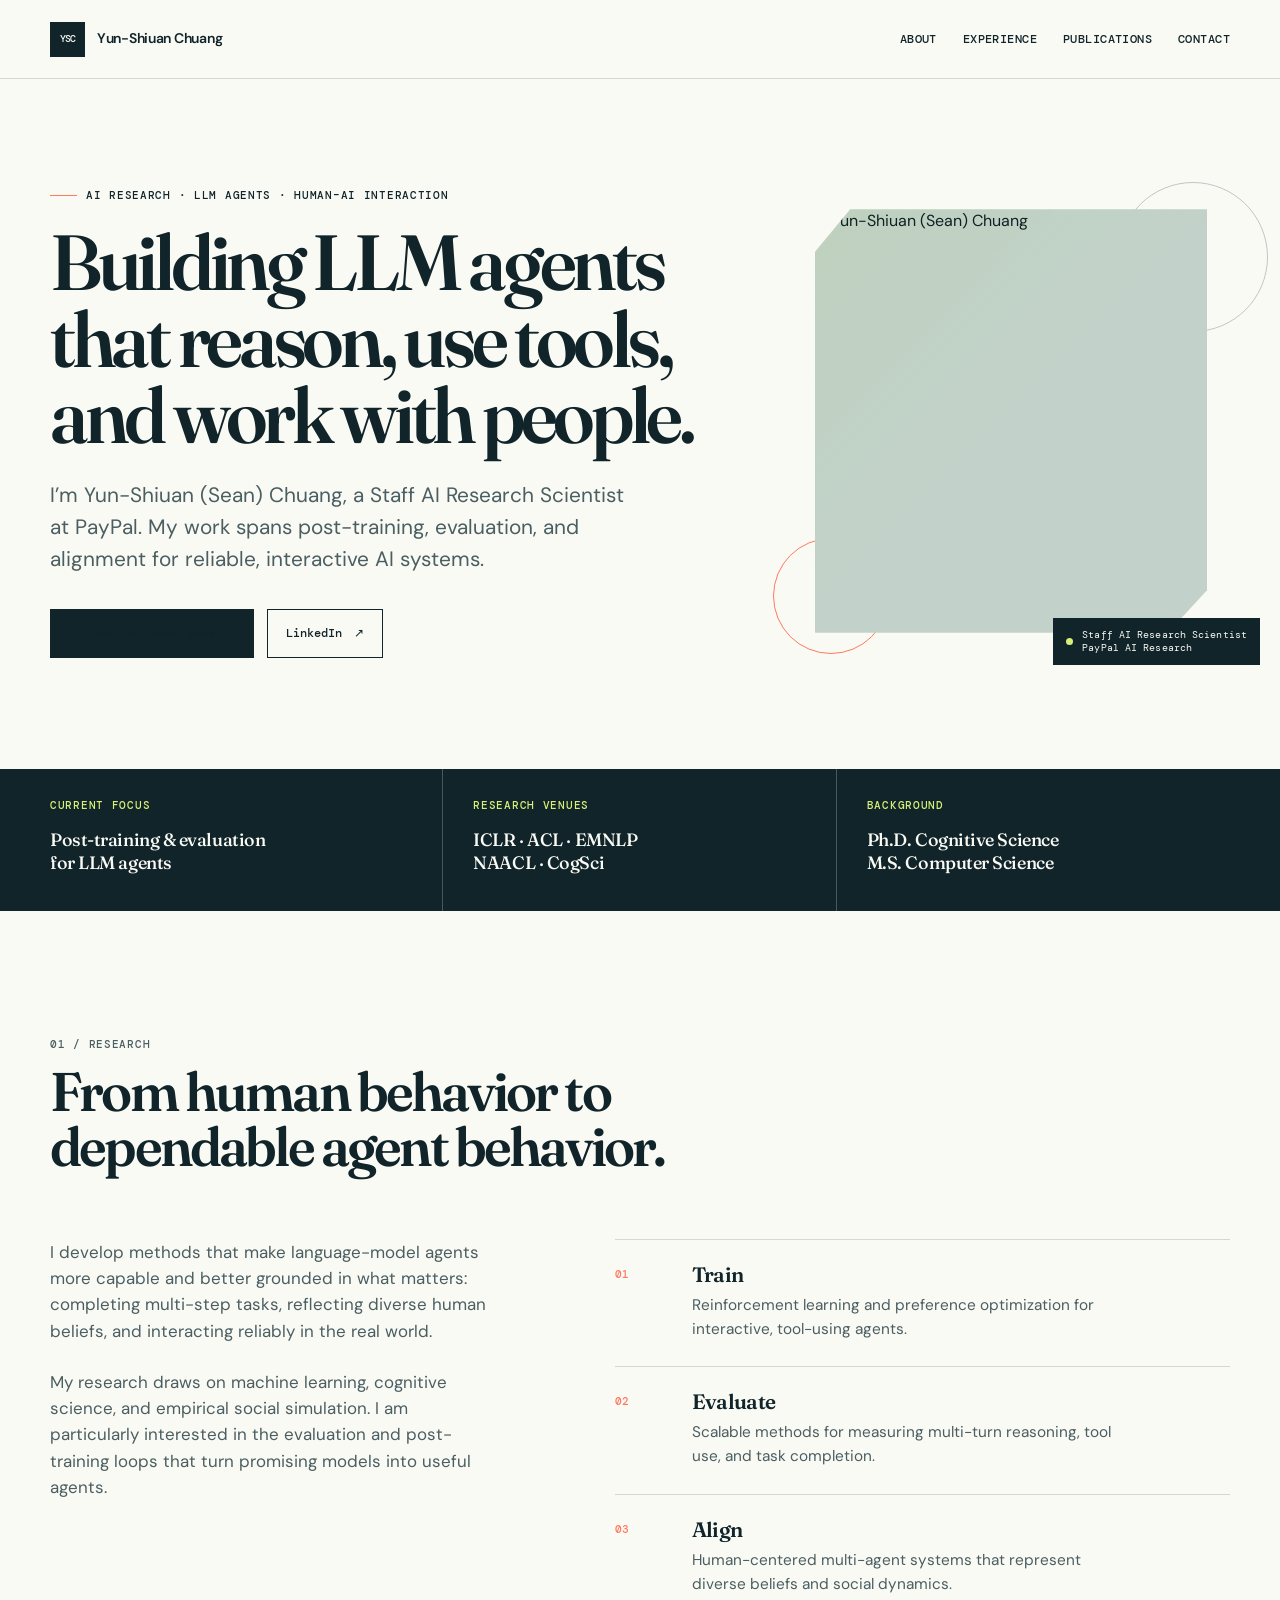
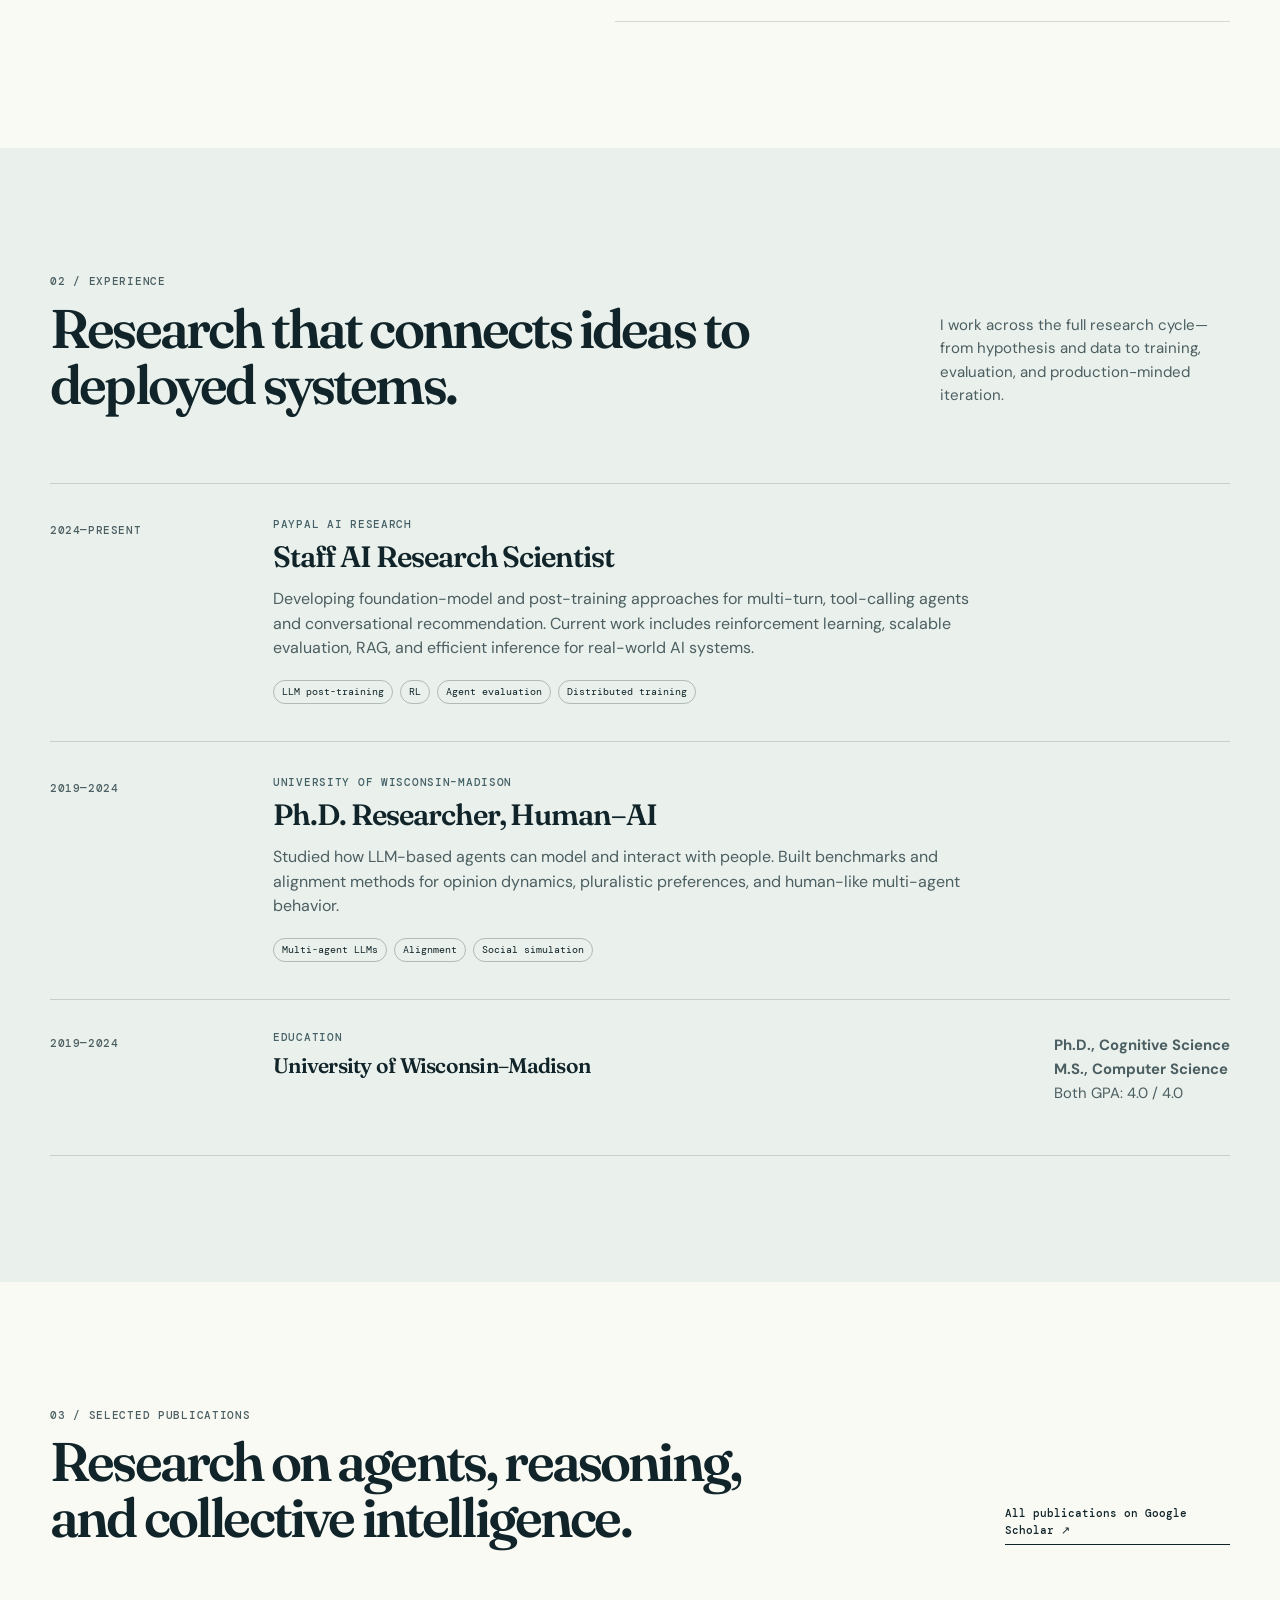
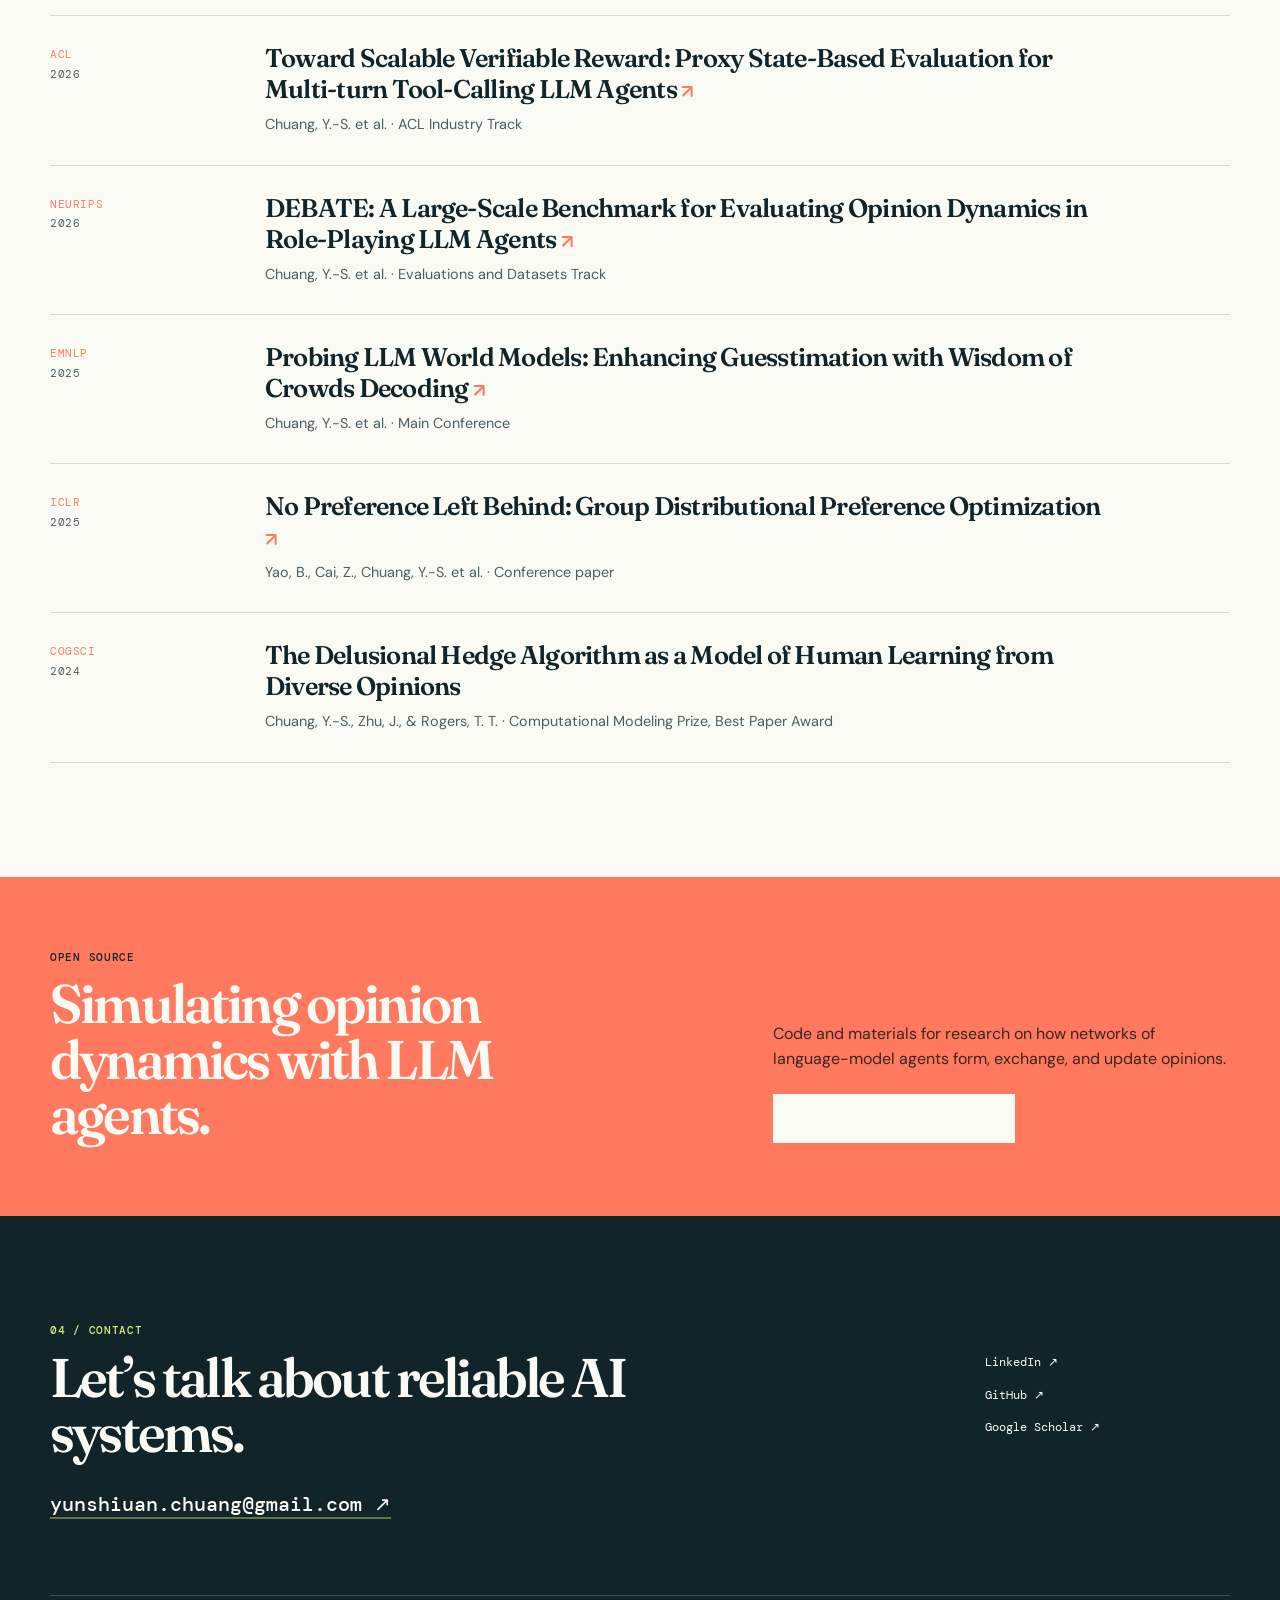
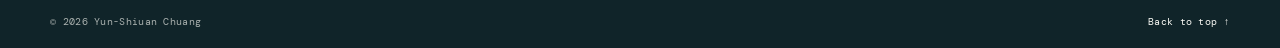
==== index.html @ 928049b4 "Refresh personal research website" ====
<!doctype html>
<html lang="en">
  <head>
    <meta charset="utf-8">
    <meta name="viewport" content="width=device-width, initial-scale=1">
    <meta name="description" content="Yun-Shiuan (Sean) Chuang is a Staff AI Research Scientist working on post-training, evaluation, and alignment for LLM agents.">
    <meta name="author" content="Yun-Shiuan (Sean) Chuang">
    <meta name="theme-color" content="#0a1517">
    <title>Yun-Shiuan (Sean) Chuang — AI Research Scientist</title>
    <link rel="preconnect" href="https://fonts.googleapis.com">
    <link rel="preconnect" href="https://fonts.gstatic.com" crossorigin>
    <link href="https://fonts.googleapis.com/css2?family=DM+Mono:wght@400;500&amp;family=DM+Sans:opsz,wght@9..40,400;9..40,500;9..40,600;9..40,700&amp;family=Fraunces:opsz,wght@9..144,600;9..144,700&amp;display=swap" rel="stylesheet">
    <link href="css/portfolio-2026.css" rel="stylesheet">
  </head>
  <body class="site-home">
    <a class="skip-link" href="#main-content">Skip to content</a>

    <header class="site-header">
      <nav class="site-nav content-width" aria-label="Primary navigation">
        <a class="wordmark" href="#top" aria-label="Yun-Shiuan Chuang, home">
          <span class="wordmark-mark">YSC</span>
          <span class="wordmark-name">Yun-Shiuan Chuang</span>
        </a>
        <div class="nav-links">
          <a href="#about">About</a>
          <a href="#experience">Experience</a>
          <a href="#publications">Publications</a>
          <a href="#contact">Contact</a>
        </div>
      </nav>
    </header>

    <main id="main-content">
      <section class="hero content-width" id="top" aria-labelledby="hero-title">
        <div class="hero-copy">
          <p class="eyebrow"><span></span> AI research · LLM agents · human–AI interaction</p>
          <h1 id="hero-title">Building LLM agents that reason, use tools, and work with people.</h1>
          <p class="hero-intro">I’m Yun-Shiuan (Sean) Chuang, a Staff AI Research Scientist at PayPal. My work spans post-training, evaluation, and alignment for reliable, interactive AI systems.</p>
          <div class="hero-actions">
            <a class="button button-primary" href="#publications">Explore selected work <span aria-hidden="true">↓</span></a>
            <a class="button button-quiet" href="https://www.linkedin.com/in/yunshiuanchuang/" target="_blank" rel="noopener noreferrer">LinkedIn <span aria-hidden="true">↗</span></a>
          </div>
        </div>
        <div class="hero-portrait-wrap">
          <div class="portrait-orbit orbit-one" aria-hidden="true"></div>
          <div class="portrait-orbit orbit-two" aria-hidden="true"></div>
          <div class="portrait-frame">
            <img src="img/about/me.png" alt="Yun-Shiuan (Sean) Chuang">
          </div>
          <div class="portrait-note">
            <span class="note-dot" aria-hidden="true"></span>
            <span>Staff AI Research Scientist<br>PayPal AI Research</span>
          </div>
        </div>
      </section>

      <section class="signal-band" aria-label="Research highlights">
        <div class="content-width signal-grid">
          <div><span class="signal-label">Current focus</span><strong>Post-training &amp; evaluation<br>for LLM agents</strong></div>
          <div><span class="signal-label">Research venues</span><strong>ICLR · ACL · EMNLP<br>NAACL · CogSci</strong></div>
          <div><span class="signal-label">Background</span><strong>Ph.D. Cognitive Science<br>M.S. Computer Science</strong></div>
        </div>
      </section>

      <section class="section content-width about-section" id="about" aria-labelledby="about-title">
        <div class="section-heading">
          <p class="section-kicker">01 / Research</p>
          <h2 id="about-title">From human behavior to dependable agent behavior.</h2>
        </div>
        <div class="about-layout">
          <div class="about-copy">
            <p>I develop methods that make language-model agents more capable and better grounded in what matters: completing multi-step tasks, reflecting diverse human beliefs, and interacting reliably in the real world.</p>
            <p>My research draws on machine learning, cognitive science, and empirical social simulation. I am particularly interested in the evaluation and post-training loops that turn promising models into useful agents.</p>
          </div>
          <ol class="research-list">
            <li>
              <span class="list-index">01</span>
              <div><h3>Train</h3><p>Reinforcement learning and preference optimization for interactive, tool-using agents.</p></div>
            </li>
            <li>
              <span class="list-index">02</span>
              <div><h3>Evaluate</h3><p>Scalable methods for measuring multi-turn reasoning, tool use, and task completion.</p></div>
            </li>
            <li>
              <span class="list-index">03</span>
              <div><h3>Align</h3><p>Human-centered multi-agent systems that represent diverse beliefs and social dynamics.</p></div>
            </li>
          </ol>
        </div>
      </section>

      <section class="section section-tint" id="experience" aria-labelledby="experience-title">
        <div class="content-width">
          <div class="section-heading heading-inline">
            <div>
              <p class="section-kicker">02 / Experience</p>
              <h2 id="experience-title">Research that connects ideas to deployed systems.</h2>
            </div>
            <p class="heading-aside">I work across the full research cycle—from hypothesis and data to training, evaluation, and production-minded iteration.</p>
          </div>

          <div class="timeline">
            <article class="timeline-entry">
              <div class="timeline-date">2024—present</div>
              <div class="timeline-role">
                <p class="role-label">PayPal AI Research</p>
                <h3>Staff AI Research Scientist</h3>
                <p>Developing foundation-model and post-training approaches for multi-turn, tool-calling agents and conversational recommendation. Current work includes reinforcement learning, scalable evaluation, RAG, and efficient inference for real-world AI systems.</p>
                <div class="tag-row" aria-label="Skills used"><span>LLM post-training</span><span>RL</span><span>Agent evaluation</span><span>Distributed training</span></div>
              </div>
            </article>
            <article class="timeline-entry">
              <div class="timeline-date">2019—2024</div>
              <div class="timeline-role">
                <p class="role-label">University of Wisconsin–Madison</p>
                <h3>Ph.D. Researcher, Human–AI</h3>
                <p>Studied how LLM-based agents can model and interact with people. Built benchmarks and alignment methods for opinion dynamics, pluralistic preferences, and human-like multi-agent behavior.</p>
                <div class="tag-row" aria-label="Skills used"><span>Multi-agent LLMs</span><span>Alignment</span><span>Social simulation</span></div>
              </div>
            </article>
            <article class="timeline-entry timeline-entry-compact">
              <div class="timeline-date">2019—2024</div>
              <div class="timeline-role education-row">
                <div><p class="role-label">Education</p><h3>University of Wisconsin–Madison</h3></div>
                <p><strong>Ph.D., Cognitive Science</strong><br><strong>M.S., Computer Science</strong><br><span>Both GPA: 4.0 / 4.0</span></p>
              </div>
            </article>
          </div>
        </div>
      </section>

      <section class="section content-width publications-section" id="publications" aria-labelledby="publications-title">
        <div class="section-heading heading-inline">
          <div>
            <p class="section-kicker">03 / Selected publications</p>
            <h2 id="publications-title">Research on agents, reasoning, and collective intelligence.</h2>
          </div>
          <a class="text-link" href="https://scholar.google.com/citations?user=XO6Nt0AAAAAJ&amp;hl=en" target="_blank" rel="noopener noreferrer">All publications on Google Scholar <span aria-hidden="true">↗</span></a>
        </div>

        <div class="publication-list">
          <article class="publication">
            <div class="publication-meta"><span>ACL</span><time datetime="2026">2026</time></div>
            <div class="publication-content">
              <h3><a href="https://aclanthology.org/2026.acl-industry.87/" target="_blank" rel="noopener noreferrer">Toward Scalable Verifiable Reward: Proxy State-Based Evaluation for Multi-turn Tool-Calling LLM Agents <span aria-hidden="true">↗</span></a></h3>
              <p>Chuang, Y.-S. et al. · ACL Industry Track</p>
            </div>
          </article>
          <article class="publication">
            <div class="publication-meta"><span>NeurIPS</span><time datetime="2026">2026</time></div>
            <div class="publication-content">
              <h3><a href="https://openreview.net/pdf/bc8cc58672a1faa114280e480a5baaef65f38a33.pdf" target="_blank" rel="noopener noreferrer">DEBATE: A Large-Scale Benchmark for Evaluating Opinion Dynamics in Role-Playing LLM Agents <span aria-hidden="true">↗</span></a></h3>
              <p>Chuang, Y.-S. et al. · Evaluations and Datasets Track</p>
            </div>
          </article>
          <article class="publication">
            <div class="publication-meta"><span>EMNLP</span><time datetime="2025">2025</time></div>
            <div class="publication-content">
              <h3><a href="https://aclanthology.org/2025.emnlp-main.234.pdf" target="_blank" rel="noopener noreferrer">Probing LLM World Models: Enhancing Guesstimation with Wisdom of Crowds Decoding <span aria-hidden="true">↗</span></a></h3>
              <p>Chuang, Y.-S. et al. · Main Conference</p>
            </div>
          </article>
          <article class="publication">
            <div class="publication-meta"><span>ICLR</span><time datetime="2025">2025</time></div>
            <div class="publication-content">
              <h3><a href="https://proceedings.iclr.cc/paper_files/paper/2025/hash/b57b9aafccf6bf6a76d01079e316e14d-Abstract-Conference.html" target="_blank" rel="noopener noreferrer">No Preference Left Behind: Group Distributional Preference Optimization <span aria-hidden="true">↗</span></a></h3>
              <p>Yao, B., Cai, Z., Chuang, Y.-S. et al. · Conference paper</p>
            </div>
          </article>
          <article class="publication">
            <div class="publication-meta"><span>CogSci</span><time datetime="2024">2024</time></div>
            <div class="publication-content">
              <h3>The Delusional Hedge Algorithm as a Model of Human Learning from Diverse Opinions</h3>
              <p>Chuang, Y.-S., Zhu, J., &amp; Rogers, T. T. · Computational Modeling Prize, Best Paper Award</p>
            </div>
          </article>
        </div>
      </section>

      <section class="work-callout">
        <div class="content-width work-callout-grid">
          <div>
            <p class="section-kicker">Open source</p>
            <h2>Simulating opinion dynamics with LLM agents.</h2>
          </div>
          <div>
            <p>Code and materials for research on how networks of language-model agents form, exchange, and update opinions.</p>
            <a class="button button-light" href="https://github.com/yunshiuan/llm-agent-opinion-dynamics" target="_blank" rel="noopener noreferrer">View the project on GitHub <span aria-hidden="true">↗</span></a>
          </div>
        </div>
      </section>
    </main>

    <footer class="site-footer" id="contact">
      <div class="content-width footer-grid">
        <div>
          <p class="section-kicker">04 / Contact</p>
          <h2>Let’s talk about reliable AI systems.</h2>
          <a class="email-link" href="mailto:yunshiuan.chuang@gmail.com">yunshiuan.chuang@gmail.com <span aria-hidden="true">↗</span></a>
        </div>
        <div class="footer-links" aria-label="Profile links">
          <a href="https://www.linkedin.com/in/yunshiuanchuang/" target="_blank" rel="noopener noreferrer">LinkedIn <span aria-hidden="true">↗</span></a>
          <a href="https://github.com/yunshiuan" target="_blank" rel="noopener noreferrer">GitHub <span aria-hidden="true">↗</span></a>
          <a href="https://scholar.google.com/citations?user=XO6Nt0AAAAAJ&amp;hl=en" target="_blank" rel="noopener noreferrer">Google Scholar <span aria-hidden="true">↗</span></a>
        </div>
      </div>
      <div class="content-width footer-bottom"><span>© 2026 Yun-Shiuan Chuang</span><a href="#top">Back to top ↑</a></div>
    </footer>
  </body>
</html>
---- css/portfolio-2026.css ----
:root {
  --ink: #102429;
  --ink-soft: #4b5e61;
  --paper: #fafaf5;
  --mist: #eaf0eb;
  --lime: #d8ef78;
  --coral: #ff795f;
  --line: rgba(16, 36, 41, .16);
  --display: "Fraunces", Georgia, serif;
  --sans: "DM Sans", Arial, sans-serif;
  --mono: "DM Mono", monospace;
}

* { box-sizing: border-box; }

html { scroll-behavior: smooth; }

body.site-home {
  margin: 0;
  color: var(--ink);
  background: var(--paper);
  font-family: var(--sans);
  font-size: 16px;
  line-height: 1.55;
  -webkit-font-smoothing: antialiased;
}

.site-home ::selection { background: var(--lime); color: var(--ink); }
.site-home a { color: inherit; }
.site-home img { display: block; max-width: 100%; }
.content-width { width: min(1180px, calc(100% - 48px)); margin-inline: auto; }

.skip-link {
  position: fixed;
  top: 12px;
  left: 12px;
  z-index: 100;
  padding: 10px 14px;
  color: var(--ink);
  background: var(--lime);
  border-radius: 4px;
  transform: translateY(-150%);
}
.skip-link:focus { transform: translateY(0); }

.site-header { border-bottom: 1px solid var(--line); }
.site-nav { min-height: 78px; display: flex; align-items: center; justify-content: space-between; gap: 24px; }
.wordmark { display: inline-flex; align-items: center; gap: 12px; text-decoration: none; font-size: 14px; font-weight: 600; letter-spacing: -.02em; }
.wordmark-mark { display: grid; place-items: center; width: 35px; height: 35px; background: var(--ink); color: var(--paper); font: 500 10px/1 var(--mono); letter-spacing: -.08em; }
.nav-links { display: flex; flex-wrap: wrap; justify-content: end; gap: 26px; }
.nav-links a { position: relative; text-decoration: none; font: 500 12px/1 var(--mono); text-transform: uppercase; letter-spacing: .035em; }
.nav-links a::after { content: ""; position: absolute; right: 0; bottom: -7px; left: 0; height: 1px; background: var(--ink); transform: scaleX(0); transform-origin: right; transition: transform .2s ease; }
.nav-links a:hover::after, .nav-links a:focus-visible::after { transform: scaleX(1); transform-origin: left; }

.hero { min-height: 690px; display: grid; grid-template-columns: minmax(0, 1.2fr) minmax(360px, .8fr); align-items: center; gap: clamp(45px, 8vw, 120px); padding-block: 84px 86px; }
.eyebrow, .section-kicker, .role-label, .signal-label { margin: 0; color: var(--ink-soft); font: 500 11px/1.35 var(--mono); letter-spacing: .065em; text-transform: uppercase; }
.eyebrow { display: flex; align-items: center; gap: 9px; color: var(--ink); }
.eyebrow span { width: 27px; height: 1px; background: var(--coral); }
h1, h2, h3, p { margin-top: 0; }
.hero h1 { max-width: 720px; margin: 21px 0 25px; font: 600 clamp(3.1rem, 6.1vw, 5.55rem)/.98 var(--display); letter-spacing: -.055em; }
.hero-intro { max-width: 590px; margin-bottom: 33px; color: var(--ink-soft); font-size: clamp(1.08rem, 1.65vw, 1.3rem); line-height: 1.55; }
.hero-actions { display: flex; flex-wrap: wrap; gap: 13px; }
.button { display: inline-flex; align-items: center; justify-content: center; gap: 12px; min-height: 49px; padding: 12px 18px; border: 1px solid var(--ink); font: 500 12px/1.2 var(--mono); text-decoration: none; transition: background .2s ease, color .2s ease, transform .2s ease; }
.button:hover, .button:focus-visible { transform: translateY(-2px); }
.button-primary { background: var(--ink); color: var(--paper); }
.button-primary:hover, .button-primary:focus-visible { color: var(--ink); background: var(--lime); }
.button-quiet { background: transparent; }
.button-quiet:hover, .button-quiet:focus-visible { background: var(--mist); }

.hero-portrait-wrap { position: relative; width: min(100%, 415px); justify-self: end; padding: 28px 23px 32px 0; }
.portrait-frame { position: relative; z-index: 2; overflow: hidden; aspect-ratio: 1 / 1.08; background: #c2d2ca; clip-path: polygon(9% 0, 100% 0, 100% 90%, 90% 100%, 0 100%, 0 10%); }
.portrait-frame::after { content: ""; position: absolute; inset: 0; background: linear-gradient(135deg, rgba(216, 239, 120, .11), transparent 50%); mix-blend-mode: multiply; }
.portrait-frame img { width: 100%; height: 100%; object-fit: cover; object-position: center; filter: saturate(.88) contrast(1.02); }
.portrait-orbit { position: absolute; border: 1px solid var(--ink); border-radius: 50%; }
.orbit-one { top: 1px; right: -38px; width: 150px; height: 150px; opacity: .24; }
.orbit-two { bottom: 11px; left: -42px; width: 116px; height: 116px; border-color: var(--coral); }
.portrait-note { position: absolute; right: -30px; bottom: 0; z-index: 3; display: flex; align-items: center; gap: 9px; padding: 10px 13px; color: var(--paper); background: var(--ink); font: 400 10px/1.35 var(--mono); letter-spacing: .01em; }
.note-dot { width: 7px; height: 7px; border-radius: 50%; background: var(--lime); flex: 0 0 auto; }

.signal-band { color: var(--paper); background: var(--ink); }
.signal-grid { display: grid; grid-template-columns: repeat(3, 1fr); }
.signal-grid > div { min-height: 142px; padding: 29px 30px 25px 0; border-right: 1px solid rgba(250, 250, 245, .24); }
.signal-grid > div:not(:first-child) { padding-left: 30px; }
.signal-grid > div:last-child { border-right: 0; }
.signal-label { display: block; margin-bottom: 15px; color: var(--lime); }
.signal-grid strong { display: block; font: 500 clamp(1rem, 1.4vw, 1.2rem)/1.3 var(--display); letter-spacing: -.025em; }

.section { padding-block: 126px; }
.section-heading { max-width: 800px; }
.section-heading h2, .work-callout h2, .site-footer h2 { margin: 12px 0 0; font: 600 clamp(2.3rem, 4.25vw, 4.2rem)/1.02 var(--display); letter-spacing: -.052em; }
.about-layout { display: grid; grid-template-columns: minmax(0, .83fr) minmax(430px, 1.17fr); gap: clamp(54px, 10vw, 160px); padding-top: 64px; }
.about-copy { color: var(--ink-soft); font-size: 1.06rem; }
.about-copy p { margin-bottom: 25px; }
.research-list { margin: 0; padding: 0; list-style: none; border-top: 1px solid var(--line); }
.research-list li { display: grid; grid-template-columns: 62px 1fr; gap: 15px; padding: 23px 0 25px; border-bottom: 1px solid var(--line); }
.list-index { padding-top: 4px; color: var(--coral); font: 500 11px var(--mono); }
.research-list h3 { margin-bottom: 6px; font: 600 1.3rem/1.2 var(--display); letter-spacing: -.03em; }
.research-list p { max-width: 440px; margin: 0; color: var(--ink-soft); font-size: .96rem; }

.section-tint { background: var(--mist); }
.heading-inline { display: flex; align-items: end; justify-content: space-between; gap: 48px; max-width: none; }
.heading-inline > div { max-width: 765px; }
.heading-aside { max-width: 290px; margin: 0 0 5px; color: var(--ink-soft); font-size: .94rem; }
.timeline { margin-top: 71px; border-top: 1px solid var(--line); }
.timeline-entry { display: grid; grid-template-columns: 185px minmax(0, 1fr); gap: 38px; padding: 33px 0 37px; border-bottom: 1px solid var(--line); }
.timeline-date { padding-top: 6px; color: var(--ink-soft); font: 500 11px/1.4 var(--mono); letter-spacing: .055em; text-transform: uppercase; }
.role-label { margin-bottom: 8px; color: #456167; }
.timeline-role h3 { margin-bottom: 12px; font: 600 clamp(1.55rem, 2.3vw, 2rem)/1.18 var(--display); letter-spacing: -.035em; }
.timeline-role > p:not(.role-label) { max-width: 725px; margin-bottom: 19px; color: var(--ink-soft); }
.tag-row { display: flex; flex-wrap: wrap; gap: 7px; }
.tag-row span { padding: 5px 8px; border: 1px solid rgba(16, 36, 41, .26); border-radius: 50px; font: 400 10px/1.2 var(--mono); }
.timeline-entry-compact { padding-block: 30px; }
.education-row { display: flex; align-items: flex-start; justify-content: space-between; gap: 30px; }
.education-row h3 { margin-bottom: 0; font-size: 1.32rem; }
.education-row > p { margin: 4px 0 0; font-size: .93rem; line-height: 1.6; }
.education-row span { color: var(--ink-soft); }

.publications-section { padding-bottom: 114px; }
.text-link { max-width: 225px; padding-bottom: 5px; border-bottom: 1px solid var(--ink); font: 500 11px/1.55 var(--mono); text-decoration: none; }
.text-link:hover, .text-link:focus-visible { border-color: var(--coral); color: var(--coral); }
.publication-list { margin-top: 70px; border-top: 1px solid var(--line); }
.publication { display: grid; grid-template-columns: 177px minmax(0, 1fr); gap: 38px; padding: 27px 0 29px; border-bottom: 1px solid var(--line); }
.publication-meta { display: flex; flex-direction: column; gap: 5px; padding-top: 4px; color: var(--ink-soft); font: 400 11px/1.35 var(--mono); letter-spacing: .055em; text-transform: uppercase; }
.publication-meta span { color: var(--coral); }
.publication h3 { max-width: 850px; margin-bottom: 8px; font: 600 clamp(1.25rem, 2vw, 1.65rem)/1.21 var(--display); letter-spacing: -.03em; }
.publication h3 a { text-decoration: none; text-decoration-thickness: 1px; text-underline-offset: 4px; }
.publication h3 a:hover, .publication h3 a:focus-visible { text-decoration: underline; text-decoration-color: var(--coral); }
.publication h3 span { color: var(--coral); white-space: nowrap; font-family: var(--sans); font-size: .75em; }
.publication p { margin: 0; color: var(--ink-soft); font-size: .9rem; }

.work-callout { padding-block: 73px; color: var(--paper); background: var(--coral); }
.work-callout-grid { display: grid; grid-template-columns: minmax(0, 1fr) minmax(300px, .7fr); align-items: end; gap: 70px; }
.work-callout .section-kicker { color: var(--ink); }
.work-callout h2 { max-width: 590px; }
.work-callout-grid > div:last-child > p { max-width: 460px; margin-bottom: 22px; color: #3b2520; }
.button-light { color: var(--ink); background: var(--paper); border-color: var(--paper); }
.button-light:hover, .button-light:focus-visible { background: var(--lime); border-color: var(--lime); }

.site-footer { padding-top: 107px; color: var(--paper); background: var(--ink); }
.footer-grid { display: grid; grid-template-columns: minmax(0, 1fr) 245px; gap: 70px; padding-bottom: 77px; }
.site-footer .section-kicker { color: var(--lime); }
.site-footer h2 { max-width: 650px; }
.email-link { display: inline-block; margin-top: 29px; color: var(--lime); font: 500 clamp(1.03rem, 1.7vw, 1.28rem)/1.4 var(--mono); text-decoration-color: rgba(216, 239, 120, .4); text-underline-offset: 6px; }
.email-link:hover, .email-link:focus-visible { color: var(--paper); }
.footer-links { display: flex; flex-direction: column; align-items: flex-start; gap: 16px; padding-top: 31px; }
.footer-links a { color: var(--paper); font: 400 12px/1.4 var(--mono); text-decoration: none; }
.footer-links a:hover, .footer-links a:focus-visible { color: var(--lime); }
.footer-bottom { display: flex; justify-content: space-between; gap: 20px; padding-block: 19px; border-top: 1px solid rgba(250, 250, 245, .2); color: rgba(250, 250, 245, .66); font: 400 10px/1.4 var(--mono); letter-spacing: .03em; }
.footer-bottom a { color: var(--paper); text-decoration: none; }
.footer-bottom a:hover, .footer-bottom a:focus-visible { color: var(--lime); }

@media (max-width: 760px) {
  .content-width { width: min(100% - 34px, 600px); }
  .site-nav { min-height: 72px; }
  .wordmark-name { display: none; }
  .nav-links { gap: 14px; }
  .nav-links a { font-size: 10px; }
  .hero { min-height: 0; grid-template-columns: 1fr; gap: 51px; padding-block: 61px 66px; }
  .hero h1 { margin-block: 18px 21px; font-size: clamp(2.8rem, 12.5vw, 4rem); }
  .hero-intro { margin-bottom: 27px; font-size: 1.05rem; }
  .hero-portrait-wrap { width: min(85%, 385px); justify-self: center; }
  .signal-grid { grid-template-columns: 1fr; }
  .signal-grid > div, .signal-grid > div:not(:first-child) { min-height: auto; padding: 21px 0; border-right: 0; border-bottom: 1px solid rgba(250, 250, 245, .2); }
  .signal-grid > div:last-child { border-bottom: 0; }
  .section { padding-block: 76px; }
  .section-heading h2, .work-callout h2, .site-footer h2 { font-size: clamp(2.2rem, 10vw, 3.25rem); }
  .about-layout { grid-template-columns: 1fr; gap: 36px; padding-top: 40px; }
  .heading-inline { display: block; }
  .heading-aside { margin-top: 23px; }
  .timeline { margin-top: 43px; }
  .timeline-entry, .publication { grid-template-columns: 1fr; gap: 9px; padding-block: 23px; }
  .timeline-date, .publication-meta { flex-direction: row; gap: 9px; padding-top: 0; }
  .education-row { display: block; }
  .education-row > p { margin-top: 15px; }
  .text-link { display: inline-block; margin-top: 23px; }
  .publication-list { margin-top: 42px; }
  .publications-section { padding-bottom: 76px; }
  .work-callout { padding-block: 65px; }
  .work-callout-grid, .footer-grid { grid-template-columns: 1fr; gap: 30px; }
  .site-footer { padding-top: 76px; }
  .footer-grid { padding-bottom: 57px; }
  .footer-links { padding-top: 0; }
}

@media (prefers-reduced-motion: reduce) {
  html { scroll-behavior: auto; }
  *, *::before, *::after { transition-duration: .01ms !important; animation-duration: .01ms !important; animation-iteration-count: 1 !important; }
}
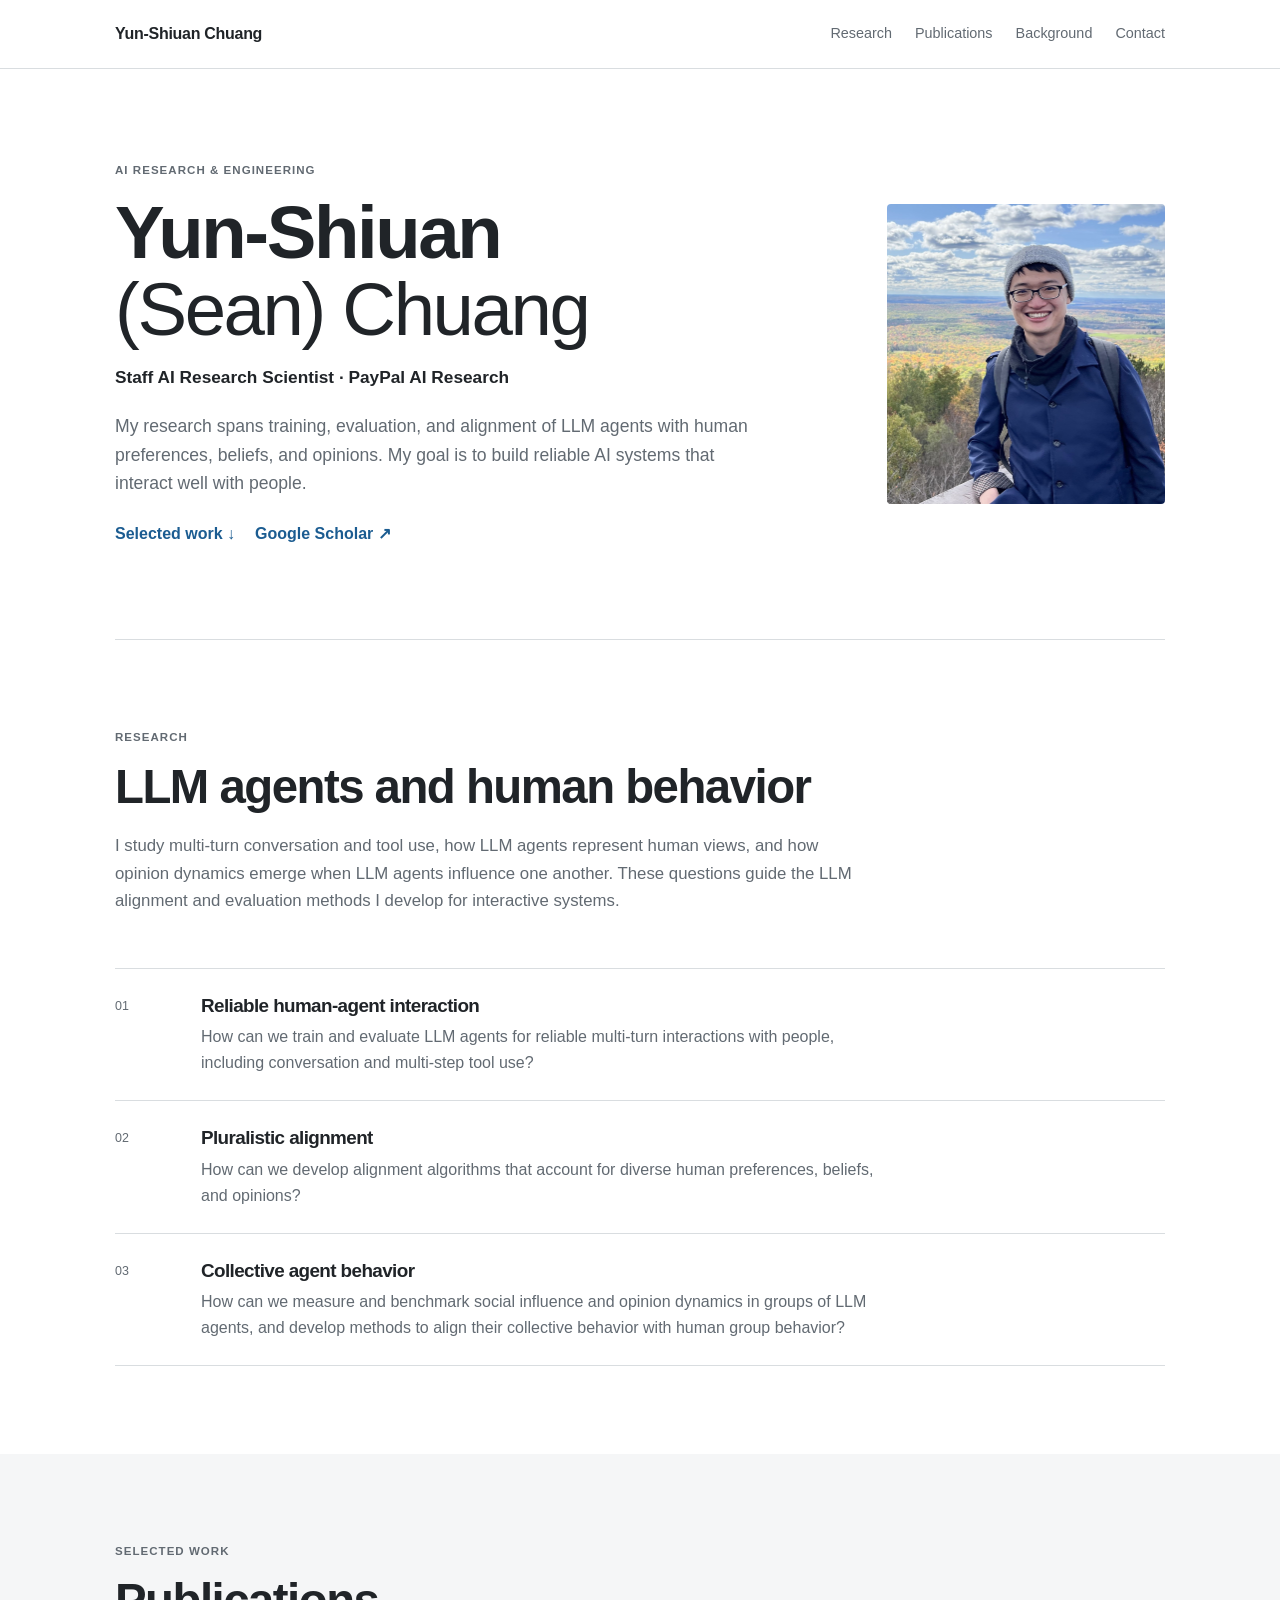
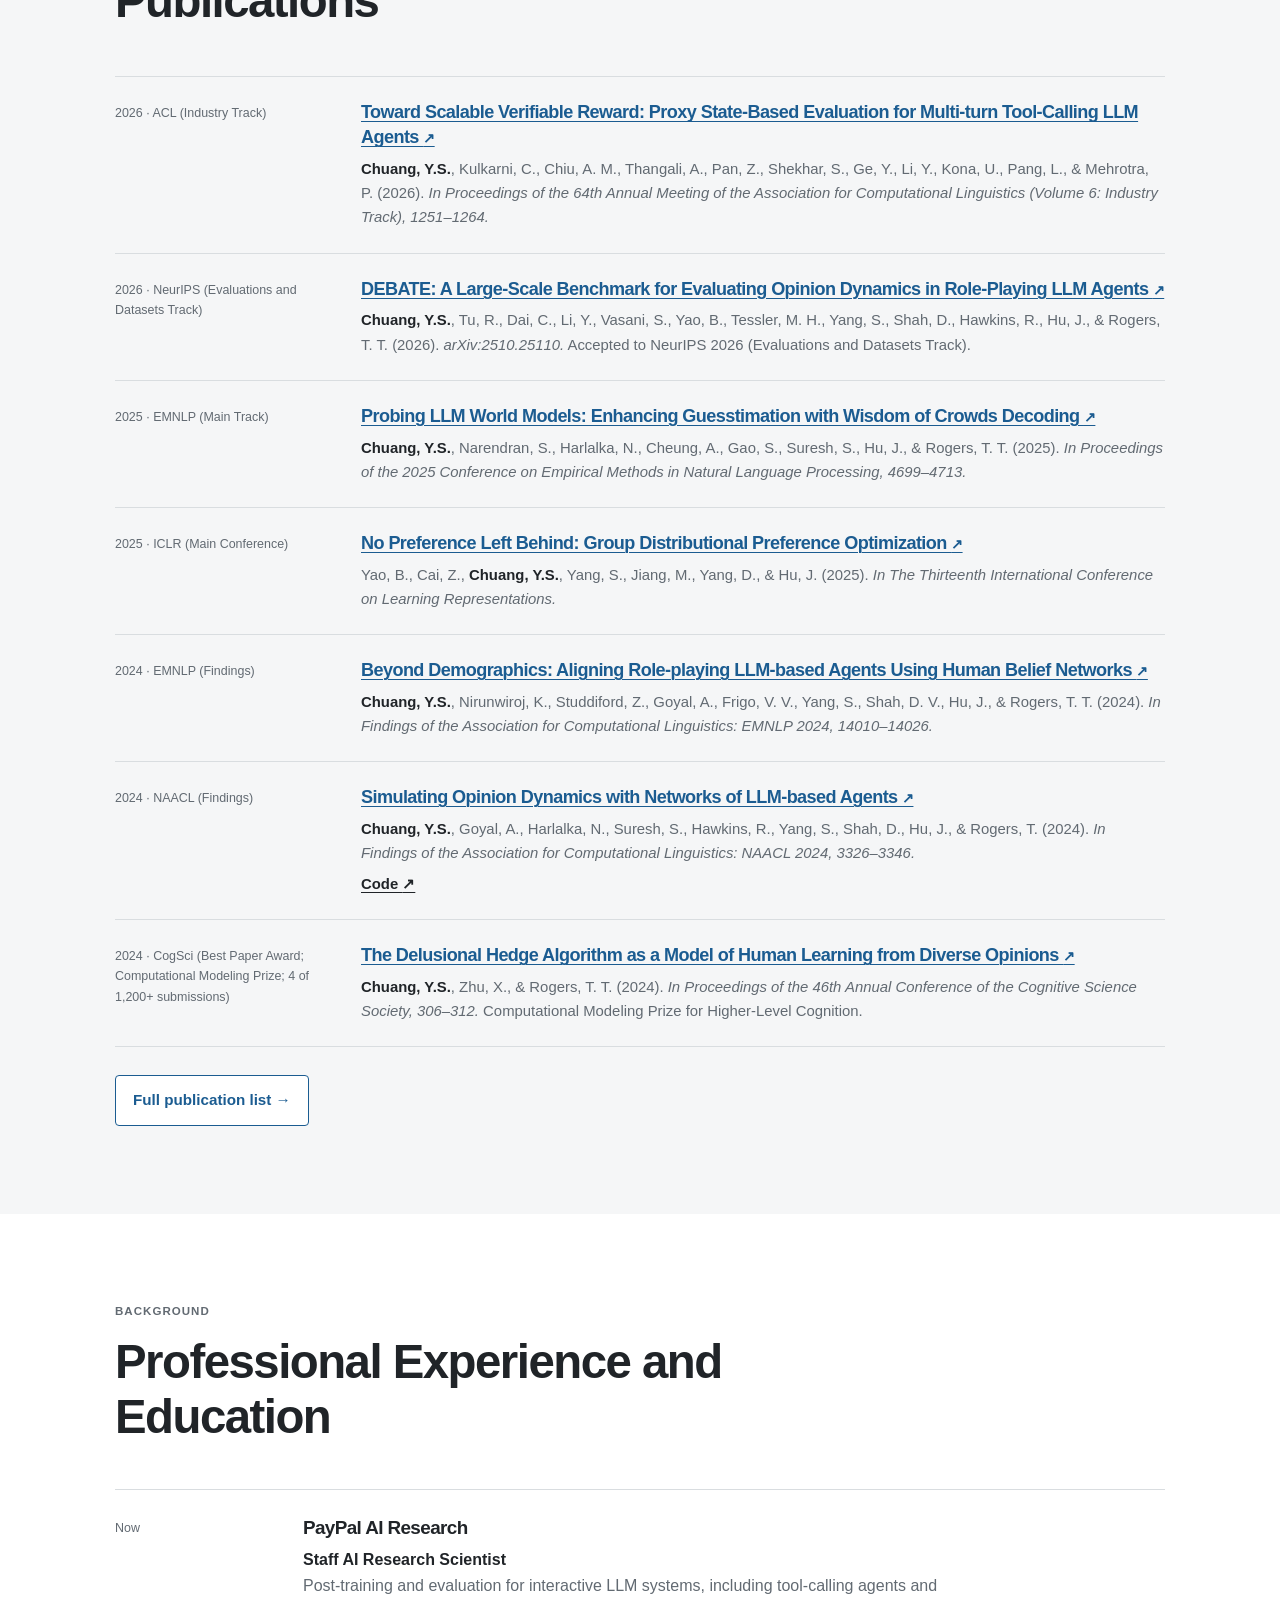
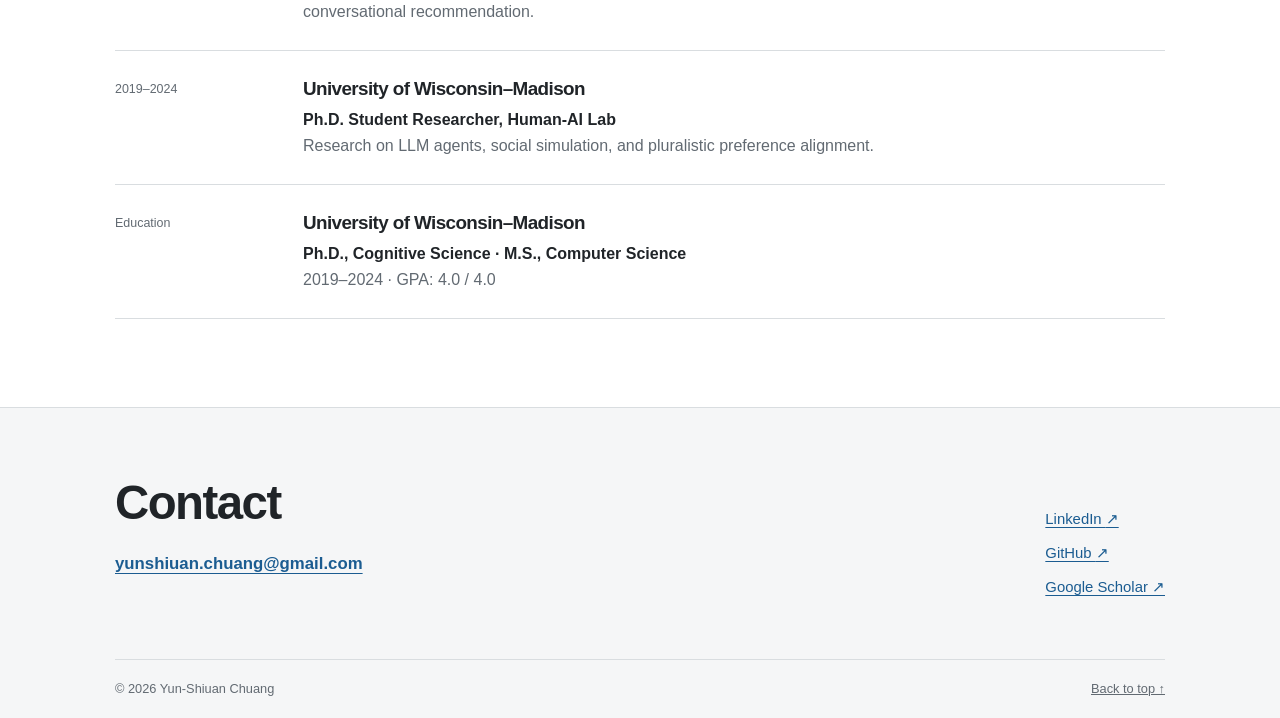
==== commit a4363441: "Update research website and publication list" ====
--- a/index.html
+++ b/index.html
@@ -5,198 +5,156 @@
     <meta name="viewport" content="width=device-width, initial-scale=1">
     <meta name="description" content="Yun-Shiuan (Sean) Chuang is a Staff AI Research Scientist working on post-training, evaluation, and alignment for LLM agents.">
     <meta name="author" content="Yun-Shiuan (Sean) Chuang">
-    <meta name="theme-color" content="#0a1517">
-    <title>Yun-Shiuan (Sean) Chuang — AI Research Scientist</title>
-    <link rel="preconnect" href="https://fonts.googleapis.com">
-    <link rel="preconnect" href="https://fonts.gstatic.com" crossorigin>
-    <link href="https://fonts.googleapis.com/css2?family=DM+Mono:wght@400;500&amp;family=DM+Sans:opsz,wght@9..40,400;9..40,500;9..40,600;9..40,700&amp;family=Fraunces:opsz,wght@9..144,600;9..144,700&amp;display=swap" rel="stylesheet">
+    <meta name="theme-color" content="#ffffff">
+    <title>Yun-Shiuan (Sean) Chuang | AI Research Scientist</title>
     <link href="css/portfolio-2026.css" rel="stylesheet">
   </head>
   <body class="site-home">
     <a class="skip-link" href="#main-content">Skip to content</a>
 
     <header class="site-header">
-      <nav class="site-nav content-width" aria-label="Primary navigation">
-        <a class="wordmark" href="#top" aria-label="Yun-Shiuan Chuang, home">
-          <span class="wordmark-mark">YSC</span>
-          <span class="wordmark-name">Yun-Shiuan Chuang</span>
-        </a>
+      <nav class="content-width site-nav" aria-label="Primary navigation">
+        <a class="site-name" href="#top">Yun-Shiuan Chuang</a>
         <div class="nav-links">
-          <a href="#about">About</a>
-          <a href="#experience">Experience</a>
-          <a href="#publications">Publications</a>
+          <a href="#research">Research</a>
+          <a href="publications.html">Publications</a>
+          <a href="#background">Background</a>
           <a href="#contact">Contact</a>
         </div>
       </nav>
     </header>
 
     <main id="main-content">
-      <section class="hero content-width" id="top" aria-labelledby="hero-title">
+      <section class="hero content-width" id="top" aria-labelledby="page-title">
         <div class="hero-copy">
-          <p class="eyebrow"><span></span> AI research · LLM agents · human–AI interaction</p>
-          <h1 id="hero-title">Building LLM agents that reason, use tools, and work with people.</h1>
-          <p class="hero-intro">I’m Yun-Shiuan (Sean) Chuang, a Staff AI Research Scientist at PayPal. My work spans post-training, evaluation, and alignment for reliable, interactive AI systems.</p>
-          <div class="hero-actions">
-            <a class="button button-primary" href="#publications">Explore selected work <span aria-hidden="true">↓</span></a>
-            <a class="button button-quiet" href="https://www.linkedin.com/in/yunshiuanchuang/" target="_blank" rel="noopener noreferrer">LinkedIn <span aria-hidden="true">↗</span></a>
-          </div>
+          <p class="eyebrow">AI research &amp; engineering</p>
+          <h1 id="page-title">Yun-Shiuan<br><span>(Sean) Chuang</span></h1>
+          <p class="hero-role">Staff AI Research Scientist · PayPal AI Research</p>
+          <p class="hero-intro">My research spans training, evaluation, and alignment of LLM agents with human preferences, beliefs, and opinions. My goal is to build reliable AI systems that interact well with people.</p>
+          <p class="link-row">
+            <a href="#publications">Selected work <span aria-hidden="true">↓</span></a>
+            <a href="https://scholar.google.com/citations?user=XO6Nt0AAAAAJ&amp;hl=en" target="_blank" rel="noopener noreferrer">Google Scholar <span aria-hidden="true">↗</span></a>
+          </p>
         </div>
-        <div class="hero-portrait-wrap">
-          <div class="portrait-orbit orbit-one" aria-hidden="true"></div>
-          <div class="portrait-orbit orbit-two" aria-hidden="true"></div>
-          <div class="portrait-frame">
-            <img src="img/about/me.png" alt="Yun-Shiuan (Sean) Chuang">
-          </div>
-          <div class="portrait-note">
-            <span class="note-dot" aria-hidden="true"></span>
-            <span>Staff AI Research Scientist<br>PayPal AI Research</span>
-          </div>
-        </div>
+        <figure class="portrait">
+          <img src="img/about/sean-chuang-2023.jpg" alt="Yun-Shiuan (Sean) Chuang">
+        </figure>
       </section>
 
-      <section class="signal-band" aria-label="Research highlights">
-        <div class="content-width signal-grid">
-          <div><span class="signal-label">Current focus</span><strong>Post-training &amp; evaluation<br>for LLM agents</strong></div>
-          <div><span class="signal-label">Research venues</span><strong>ICLR · ACL · EMNLP<br>NAACL · CogSci</strong></div>
-          <div><span class="signal-label">Background</span><strong>Ph.D. Cognitive Science<br>M.S. Computer Science</strong></div>
+      <section class="section content-width" id="research" aria-labelledby="research-title">
+        <div class="section-intro">
+          <p class="eyebrow">Research</p>
+          <h2 id="research-title">LLM agents and human behavior</h2>
+          <p>I study multi-turn conversation and tool use, how LLM agents represent human views, and how opinion dynamics emerge when LLM agents influence one another. These questions guide the LLM alignment and evaluation methods I develop for interactive systems.</p>
         </div>
-      </section>
-
-      <section class="section content-width about-section" id="about" aria-labelledby="about-title">
-        <div class="section-heading">
-          <p class="section-kicker">01 / Research</p>
-          <h2 id="about-title">From human behavior to dependable agent behavior.</h2>
-        </div>
-        <div class="about-layout">
-          <div class="about-copy">
-            <p>I develop methods that make language-model agents more capable and better grounded in what matters: completing multi-step tasks, reflecting diverse human beliefs, and interacting reliably in the real world.</p>
-            <p>My research draws on machine learning, cognitive science, and empirical social simulation. I am particularly interested in the evaluation and post-training loops that turn promising models into useful agents.</p>
-          </div>
-          <ol class="research-list">
-            <li>
-              <span class="list-index">01</span>
-              <div><h3>Train</h3><p>Reinforcement learning and preference optimization for interactive, tool-using agents.</p></div>
-            </li>
-            <li>
-              <span class="list-index">02</span>
-              <div><h3>Evaluate</h3><p>Scalable methods for measuring multi-turn reasoning, tool use, and task completion.</p></div>
-            </li>
-            <li>
-              <span class="list-index">03</span>
-              <div><h3>Align</h3><p>Human-centered multi-agent systems that represent diverse beliefs and social dynamics.</p></div>
-            </li>
-          </ol>
-        </div>
-      </section>
-
-      <section class="section section-tint" id="experience" aria-labelledby="experience-title">
-        <div class="content-width">
-          <div class="section-heading heading-inline">
-            <div>
-              <p class="section-kicker">02 / Experience</p>
-              <h2 id="experience-title">Research that connects ideas to deployed systems.</h2>
-            </div>
-            <p class="heading-aside">I work across the full research cycle—from hypothesis and data to training, evaluation, and production-minded iteration.</p>
-          </div>
-
-          <div class="timeline">
-            <article class="timeline-entry">
-              <div class="timeline-date">2024—present</div>
-              <div class="timeline-role">
-                <p class="role-label">PayPal AI Research</p>
-                <h3>Staff AI Research Scientist</h3>
-                <p>Developing foundation-model and post-training approaches for multi-turn, tool-calling agents and conversational recommendation. Current work includes reinforcement learning, scalable evaluation, RAG, and efficient inference for real-world AI systems.</p>
-                <div class="tag-row" aria-label="Skills used"><span>LLM post-training</span><span>RL</span><span>Agent evaluation</span><span>Distributed training</span></div>
-              </div>
-            </article>
-            <article class="timeline-entry">
-              <div class="timeline-date">2019—2024</div>
-              <div class="timeline-role">
-                <p class="role-label">University of Wisconsin–Madison</p>
-                <h3>Ph.D. Researcher, Human–AI</h3>
-                <p>Studied how LLM-based agents can model and interact with people. Built benchmarks and alignment methods for opinion dynamics, pluralistic preferences, and human-like multi-agent behavior.</p>
-                <div class="tag-row" aria-label="Skills used"><span>Multi-agent LLMs</span><span>Alignment</span><span>Social simulation</span></div>
-              </div>
-            </article>
-            <article class="timeline-entry timeline-entry-compact">
-              <div class="timeline-date">2019—2024</div>
-              <div class="timeline-role education-row">
-                <div><p class="role-label">Education</p><h3>University of Wisconsin–Madison</h3></div>
-                <p><strong>Ph.D., Cognitive Science</strong><br><strong>M.S., Computer Science</strong><br><span>Both GPA: 4.0 / 4.0</span></p>
-              </div>
-            </article>
-          </div>
-        </div>
-      </section>
-
-      <section class="section content-width publications-section" id="publications" aria-labelledby="publications-title">
-        <div class="section-heading heading-inline">
-          <div>
-            <p class="section-kicker">03 / Selected publications</p>
-            <h2 id="publications-title">Research on agents, reasoning, and collective intelligence.</h2>
-          </div>
-          <a class="text-link" href="https://scholar.google.com/citations?user=XO6Nt0AAAAAJ&amp;hl=en" target="_blank" rel="noopener noreferrer">All publications on Google Scholar <span aria-hidden="true">↗</span></a>
-        </div>
-
-        <div class="publication-list">
-          <article class="publication">
-            <div class="publication-meta"><span>ACL</span><time datetime="2026">2026</time></div>
-            <div class="publication-content">
-              <h3><a href="https://aclanthology.org/2026.acl-industry.87/" target="_blank" rel="noopener noreferrer">Toward Scalable Verifiable Reward: Proxy State-Based Evaluation for Multi-turn Tool-Calling LLM Agents <span aria-hidden="true">↗</span></a></h3>
-              <p>Chuang, Y.-S. et al. · ACL Industry Track</p>
-            </div>
+        <div class="interest-list" aria-label="Research interests">
+          <article>
+            <p class="item-number">01</p>
+            <div><h3>Reliable human-agent interaction</h3><p>How can we train and evaluate LLM agents for reliable multi-turn interactions with people, including conversation and multi-step tool use?</p></div>
           </article>
-          <article class="publication">
-            <div class="publication-meta"><span>NeurIPS</span><time datetime="2026">2026</time></div>
-            <div class="publication-content">
-              <h3><a href="https://openreview.net/pdf/bc8cc58672a1faa114280e480a5baaef65f38a33.pdf" target="_blank" rel="noopener noreferrer">DEBATE: A Large-Scale Benchmark for Evaluating Opinion Dynamics in Role-Playing LLM Agents <span aria-hidden="true">↗</span></a></h3>
-              <p>Chuang, Y.-S. et al. · Evaluations and Datasets Track</p>
-            </div>
+          <article>
+            <p class="item-number">02</p>
+            <div><h3>Pluralistic alignment</h3><p>How can we develop alignment algorithms that account for diverse human preferences, beliefs, and opinions?</p></div>
           </article>
-          <article class="publication">
-            <div class="publication-meta"><span>EMNLP</span><time datetime="2025">2025</time></div>
-            <div class="publication-content">
-              <h3><a href="https://aclanthology.org/2025.emnlp-main.234.pdf" target="_blank" rel="noopener noreferrer">Probing LLM World Models: Enhancing Guesstimation with Wisdom of Crowds Decoding <span aria-hidden="true">↗</span></a></h3>
-              <p>Chuang, Y.-S. et al. · Main Conference</p>
-            </div>
-          </article>
-          <article class="publication">
-            <div class="publication-meta"><span>ICLR</span><time datetime="2025">2025</time></div>
-            <div class="publication-content">
-              <h3><a href="https://proceedings.iclr.cc/paper_files/paper/2025/hash/b57b9aafccf6bf6a76d01079e316e14d-Abstract-Conference.html" target="_blank" rel="noopener noreferrer">No Preference Left Behind: Group Distributional Preference Optimization <span aria-hidden="true">↗</span></a></h3>
-              <p>Yao, B., Cai, Z., Chuang, Y.-S. et al. · Conference paper</p>
-            </div>
-          </article>
-          <article class="publication">
-            <div class="publication-meta"><span>CogSci</span><time datetime="2024">2024</time></div>
-            <div class="publication-content">
-              <h3>The Delusional Hedge Algorithm as a Model of Human Learning from Diverse Opinions</h3>
-              <p>Chuang, Y.-S., Zhu, J., &amp; Rogers, T. T. · Computational Modeling Prize, Best Paper Award</p>
-            </div>
+          <article>
+            <p class="item-number">03</p>
+            <div><h3>Collective agent behavior</h3><p>How can we measure and benchmark social influence and opinion dynamics in groups of LLM agents, and develop methods to align their collective behavior with human group behavior?</p></div>
           </article>
         </div>
       </section>
 
-      <section class="work-callout">
-        <div class="content-width work-callout-grid">
-          <div>
-            <p class="section-kicker">Open source</p>
-            <h2>Simulating opinion dynamics with LLM agents.</h2>
+      <section class="section section-muted" id="publications" aria-labelledby="publications-title">
+        <div class="content-width">
+          <div class="section-heading-row">
+            <div>
+              <p class="eyebrow">Selected work</p>
+              <h2 id="publications-title">Publications</h2>
+            </div>
           </div>
-          <div>
-            <p>Code and materials for research on how networks of language-model agents form, exchange, and update opinions.</p>
-            <a class="button button-light" href="https://github.com/yunshiuan/llm-agent-opinion-dynamics" target="_blank" rel="noopener noreferrer">View the project on GitHub <span aria-hidden="true">↗</span></a>
+
+          <div class="publication-list">
+            <article class="publication">
+              <p class="publication-year">2026 · ACL (Industry Track)</p>
+              <div>
+                <h3><a href="https://aclanthology.org/2026.acl-industry.87/" target="_blank" rel="noopener noreferrer">Toward Scalable Verifiable Reward: Proxy State-Based Evaluation for Multi-turn Tool-Calling LLM Agents <span aria-hidden="true">↗</span></a></h3>
+                <p><strong>Chuang, Y.S.</strong>, Kulkarni, C., Chiu, A. M., Thangali, A., Pan, Z., Shekhar, S., Ge, Y., Li, Y., Kona, U., Pang, L., &amp; Mehrotra, P. (2026). <cite>In Proceedings of the 64th Annual Meeting of the Association for Computational Linguistics (Volume 6: Industry Track), 1251–1264.</cite></p>
+              </div>
+            </article>
+            <article class="publication">
+              <p class="publication-year">2026 · NeurIPS (Evaluations and Datasets Track)</p>
+              <div>
+                <h3><a href="https://arxiv.org/pdf/2510.25110" target="_blank" rel="noopener noreferrer">DEBATE: A Large-Scale Benchmark for Evaluating Opinion Dynamics in Role-Playing LLM Agents <span aria-hidden="true">↗</span></a></h3>
+                <p><strong>Chuang, Y.S.</strong>, Tu, R., Dai, C., Li, Y., Vasani, S., Yao, B., Tessler, M. H., Yang, S., Shah, D., Hawkins, R., Hu, J., &amp; Rogers, T. T. (2026). <cite>arXiv:2510.25110.</cite> Accepted to NeurIPS 2026 (Evaluations and Datasets Track).</p>
+              </div>
+            </article>
+            <article class="publication">
+              <p class="publication-year">2025 · EMNLP (Main Track)</p>
+              <div>
+                <h3><a href="https://aclanthology.org/2025.emnlp-main.234.pdf" target="_blank" rel="noopener noreferrer">Probing LLM World Models: Enhancing Guesstimation with Wisdom of Crowds Decoding <span aria-hidden="true">↗</span></a></h3>
+                <p><strong>Chuang, Y.S.</strong>, Narendran, S., Harlalka, N., Cheung, A., Gao, S., Suresh, S., Hu, J., &amp; Rogers, T. T. (2025). <cite>In Proceedings of the 2025 Conference on Empirical Methods in Natural Language Processing, 4699–4713.</cite></p>
+              </div>
+            </article>
+            <article class="publication">
+              <p class="publication-year">2025 · ICLR (Main Conference)</p>
+              <div>
+                <h3><a href="https://proceedings.iclr.cc/paper_files/paper/2025/file/b57b9aafccf6bf6a76d01079e316e14d-Paper-Conference.pdf" target="_blank" rel="noopener noreferrer">No Preference Left Behind: Group Distributional Preference Optimization <span aria-hidden="true">↗</span></a></h3>
+                <p>Yao, B., Cai, Z., <strong>Chuang, Y.S.</strong>, Yang, S., Jiang, M., Yang, D., &amp; Hu, J. (2025). <cite>In The Thirteenth International Conference on Learning Representations.</cite></p>
+              </div>
+            </article>
+            <article class="publication">
+              <p class="publication-year">2024 · EMNLP (Findings)</p>
+              <div>
+                <h3><a href="https://aclanthology.org/2024.findings-emnlp.819.pdf" target="_blank" rel="noopener noreferrer">Beyond Demographics: Aligning Role-playing LLM-based Agents Using Human Belief Networks <span aria-hidden="true">↗</span></a></h3>
+                <p><strong>Chuang, Y.S.</strong>, Nirunwiroj, K., Studdiford, Z., Goyal, A., Frigo, V. V., Yang, S., Shah, D. V., Hu, J., &amp; Rogers, T. T. (2024). <cite>In Findings of the Association for Computational Linguistics: EMNLP 2024, 14010–14026.</cite></p>
+              </div>
+            </article>
+            <article class="publication">
+              <p class="publication-year">2024 · NAACL (Findings)</p>
+              <div>
+                <h3><a href="https://aclanthology.org/2024.findings-naacl.211.pdf" target="_blank" rel="noopener noreferrer">Simulating Opinion Dynamics with Networks of LLM-based Agents <span aria-hidden="true">↗</span></a></h3>
+                <p><strong>Chuang, Y.S.</strong>, Goyal, A., Harlalka, N., Suresh, S., Hawkins, R., Yang, S., Shah, D., Hu, J., &amp; Rogers, T. (2024). <cite>In Findings of the Association for Computational Linguistics: NAACL 2024, 3326–3346.</cite></p>
+                <p class="publication-resources"><a href="https://github.com/yunshiuan/llm-agent-opinion-dynamics" target="_blank" rel="noopener noreferrer">Code <span aria-hidden="true">↗</span></a></p>
+              </div>
+            </article>
+            <article class="publication">
+              <p class="publication-year">2024 · CogSci (Best Paper Award; Computational Modeling Prize; 4 of 1,200+ submissions)</p>
+              <div>
+                <h3><a href="https://escholarship.org/content/qt7qj5g4n7/qt7qj5g4n7.pdf" target="_blank" rel="noopener noreferrer">The Delusional Hedge Algorithm as a Model of Human Learning from Diverse Opinions <span aria-hidden="true">↗</span></a></h3>
+                <p><strong>Chuang, Y.S.</strong>, Zhu, X., &amp; Rogers, T. T. (2024). <cite>In Proceedings of the 46th Annual Conference of the Cognitive Science Society, 306–312.</cite> Computational Modeling Prize for Higher-Level Cognition.</p>
+              </div>
+            </article>
           </div>
+          <a class="full-publications-link" href="publications.html">Full publication list <span aria-hidden="true">→</span></a>
+        </div>
+      </section>
+
+      <section class="section content-width" id="background" aria-labelledby="background-title">
+        <div class="section-intro background-intro">
+          <p class="eyebrow">Background</p>
+          <h2 id="background-title">Professional Experience and Education</h2>
+        </div>
+        <div class="background-list">
+          <article>
+            <p class="background-date">Now</p>
+            <div><h3>PayPal AI Research</h3><p><strong>Staff AI Research Scientist</strong><br>Post-training and evaluation for interactive LLM systems, including tool-calling agents and conversational recommendation.</p></div>
+          </article>
+          <article>
+            <p class="background-date">2019–2024</p>
+            <div><h3>University of Wisconsin–Madison</h3><p><strong>Ph.D. Student Researcher, Human-AI Lab</strong><br>Research on LLM agents, social simulation, and pluralistic preference alignment.</p></div>
+          </article>
+          <article>
+            <p class="background-date">Education</p>
+            <div><h3>University of Wisconsin–Madison</h3><p><strong>Ph.D., Cognitive Science · M.S., Computer Science</strong><br>2019–2024 · GPA: 4.0 / 4.0</p></div>
+          </article>
         </div>
       </section>
     </main>
 
     <footer class="site-footer" id="contact">
-      <div class="content-width footer-grid">
+      <div class="content-width footer-main">
         <div>
-          <p class="section-kicker">04 / Contact</p>
-          <h2>Let’s talk about reliable AI systems.</h2>
-          <a class="email-link" href="mailto:yunshiuan.chuang@gmail.com">yunshiuan.chuang@gmail.com <span aria-hidden="true">↗</span></a>
+          <h2>Contact</h2>
+          <a class="email-link" href="mailto:yunshiuan.chuang@gmail.com">yunshiuan.chuang@gmail.com</a>
         </div>
         <div class="footer-links" aria-label="Profile links">
           <a href="https://www.linkedin.com/in/yunshiuanchuang/" target="_blank" rel="noopener noreferrer">LinkedIn <span aria-hidden="true">↗</span></a>
--- a/css/portfolio-2026.css
+++ b/css/portfolio-2026.css
@@ -1,188 +1,129 @@
 :root {
-  --ink: #102429;
-  --ink-soft: #4b5e61;
-  --paper: #fafaf5;
-  --mist: #eaf0eb;
-  --lime: #d8ef78;
-  --coral: #ff795f;
-  --line: rgba(16, 36, 41, .16);
-  --display: "Fraunces", Georgia, serif;
-  --sans: "DM Sans", Arial, sans-serif;
-  --mono: "DM Mono", monospace;
+  --text: #202428;
+  --muted: #626a72;
+  --light: #f5f6f7;
+  --rule: #d9dde0;
+  --link: #1b5c91;
+  --sans: ui-sans-serif, -apple-system, BlinkMacSystemFont, "Segoe UI", sans-serif;
 }
 
 * { box-sizing: border-box; }
-
 html { scroll-behavior: smooth; }
-
 body.site-home {
   margin: 0;
-  color: var(--ink);
-  background: var(--paper);
-  font-family: var(--sans);
-  font-size: 16px;
-  line-height: 1.55;
+  color: var(--text);
+  background: #fff;
+  font: 16px/1.62 var(--sans);
   -webkit-font-smoothing: antialiased;
 }
-
-.site-home ::selection { background: var(--lime); color: var(--ink); }
-.site-home a { color: inherit; }
-.site-home img { display: block; max-width: 100%; }
-.content-width { width: min(1180px, calc(100% - 48px)); margin-inline: auto; }
+img { display: block; max-width: 100%; }
+a { color: var(--link); }
+a:hover, a:focus-visible { color: #0d3f68; }
+.content-width { width: min(1050px, calc(100% - 48px)); margin-inline: auto; }
 
 .skip-link {
   position: fixed;
   top: 12px;
   left: 12px;
-  z-index: 100;
-  padding: 10px 14px;
-  color: var(--ink);
-  background: var(--lime);
-  border-radius: 4px;
-  transform: translateY(-150%);
+  z-index: 10;
+  padding: 8px 12px;
+  color: #fff;
+  background: var(--text);
+  transform: translateY(-160%);
 }
 .skip-link:focus { transform: translateY(0); }
 
-.site-header { border-bottom: 1px solid var(--line); }
-.site-nav { min-height: 78px; display: flex; align-items: center; justify-content: space-between; gap: 24px; }
-.wordmark { display: inline-flex; align-items: center; gap: 12px; text-decoration: none; font-size: 14px; font-weight: 600; letter-spacing: -.02em; }
-.wordmark-mark { display: grid; place-items: center; width: 35px; height: 35px; background: var(--ink); color: var(--paper); font: 500 10px/1 var(--mono); letter-spacing: -.08em; }
-.nav-links { display: flex; flex-wrap: wrap; justify-content: end; gap: 26px; }
-.nav-links a { position: relative; text-decoration: none; font: 500 12px/1 var(--mono); text-transform: uppercase; letter-spacing: .035em; }
-.nav-links a::after { content: ""; position: absolute; right: 0; bottom: -7px; left: 0; height: 1px; background: var(--ink); transform: scaleX(0); transform-origin: right; transition: transform .2s ease; }
-.nav-links a:hover::after, .nav-links a:focus-visible::after { transform: scaleX(1); transform-origin: left; }
+.site-header { border-bottom: 1px solid var(--rule); }
+.site-nav { display: flex; align-items: center; justify-content: space-between; gap: 32px; min-height: 68px; }
+.site-name { color: var(--text); font-weight: 650; letter-spacing: -.018em; text-decoration: none; }
+.nav-links { display: flex; gap: 23px; }
+.nav-links a { color: var(--muted); font-size: .9rem; text-decoration: none; }
+.nav-links a:hover, .nav-links a:focus-visible { color: var(--text); text-decoration: underline; text-underline-offset: 4px; }
+.nav-links a[aria-current="page"] { color: var(--text); font-weight: 600; }
 
-.hero { min-height: 690px; display: grid; grid-template-columns: minmax(0, 1.2fr) minmax(360px, .8fr); align-items: center; gap: clamp(45px, 8vw, 120px); padding-block: 84px 86px; }
-.eyebrow, .section-kicker, .role-label, .signal-label { margin: 0; color: var(--ink-soft); font: 500 11px/1.35 var(--mono); letter-spacing: .065em; text-transform: uppercase; }
-.eyebrow { display: flex; align-items: center; gap: 9px; color: var(--ink); }
-.eyebrow span { width: 27px; height: 1px; background: var(--coral); }
+.hero { display: grid; grid-template-columns: minmax(0, 1fr) 278px; align-items: center; gap: clamp(45px, 9vw, 135px); padding-block: 92px; border-bottom: 1px solid var(--rule); }
+.eyebrow { margin: 0 0 14px; color: var(--muted); font-size: .72rem; font-weight: 650; letter-spacing: .09em; text-transform: uppercase; }
 h1, h2, h3, p { margin-top: 0; }
-.hero h1 { max-width: 720px; margin: 21px 0 25px; font: 600 clamp(3.1rem, 6.1vw, 5.55rem)/.98 var(--display); letter-spacing: -.055em; }
-.hero-intro { max-width: 590px; margin-bottom: 33px; color: var(--ink-soft); font-size: clamp(1.08rem, 1.65vw, 1.3rem); line-height: 1.55; }
-.hero-actions { display: flex; flex-wrap: wrap; gap: 13px; }
-.button { display: inline-flex; align-items: center; justify-content: center; gap: 12px; min-height: 49px; padding: 12px 18px; border: 1px solid var(--ink); font: 500 12px/1.2 var(--mono); text-decoration: none; transition: background .2s ease, color .2s ease, transform .2s ease; }
-.button:hover, .button:focus-visible { transform: translateY(-2px); }
-.button-primary { background: var(--ink); color: var(--paper); }
-.button-primary:hover, .button-primary:focus-visible { color: var(--ink); background: var(--lime); }
-.button-quiet { background: transparent; }
-.button-quiet:hover, .button-quiet:focus-visible { background: var(--mist); }
+h1, h2, h3 { color: var(--text); letter-spacing: -.032em; }
+.hero h1 { margin-bottom: 16px; font-size: clamp(3rem, 6vw, 4.65rem); font-weight: 680; line-height: 1.04; }
+.hero h1 span { font-weight: 460; }
+.hero-role { margin-bottom: 20px; color: var(--text); font-size: 1.08rem; font-weight: 600; }
+.hero-intro { max-width: 650px; margin-bottom: 23px; color: var(--muted); font-size: 1.1rem; }
+.link-row { display: flex; flex-wrap: wrap; gap: 20px; margin: 0; }
+.link-row a, .plain-link { font-weight: 600; text-decoration: none; }
+.link-row a:hover, .link-row a:focus-visible, .plain-link:hover, .plain-link:focus-visible { text-decoration: underline; text-underline-offset: 4px; }
+.portrait { width: 278px; margin: 0; }
+.portrait img { width: 278px; aspect-ratio: 1 / 1.08; object-fit: cover; object-position: center 31%; border-radius: 4px; }
 
-.hero-portrait-wrap { position: relative; width: min(100%, 415px); justify-self: end; padding: 28px 23px 32px 0; }
-.portrait-frame { position: relative; z-index: 2; overflow: hidden; aspect-ratio: 1 / 1.08; background: #c2d2ca; clip-path: polygon(9% 0, 100% 0, 100% 90%, 90% 100%, 0 100%, 0 10%); }
-.portrait-frame::after { content: ""; position: absolute; inset: 0; background: linear-gradient(135deg, rgba(216, 239, 120, .11), transparent 50%); mix-blend-mode: multiply; }
-.portrait-frame img { width: 100%; height: 100%; object-fit: cover; object-position: center; filter: saturate(.88) contrast(1.02); }
-.portrait-orbit { position: absolute; border: 1px solid var(--ink); border-radius: 50%; }
-.orbit-one { top: 1px; right: -38px; width: 150px; height: 150px; opacity: .24; }
-.orbit-two { bottom: 11px; left: -42px; width: 116px; height: 116px; border-color: var(--coral); }
-.portrait-note { position: absolute; right: -30px; bottom: 0; z-index: 3; display: flex; align-items: center; gap: 9px; padding: 10px 13px; color: var(--paper); background: var(--ink); font: 400 10px/1.35 var(--mono); letter-spacing: .01em; }
-.note-dot { width: 7px; height: 7px; border-radius: 50%; background: var(--lime); flex: 0 0 auto; }
+.section { padding-block: 88px; }
+.section-muted { background: var(--light); }
+.bibliography-intro { border-bottom: 1px solid var(--rule); }
+.bibliography-intro h1 { margin-bottom: 18px; font-size: clamp(2.8rem, 5vw, 4rem); font-weight: 680; line-height: 1.1; }
+.bibliography-intro > p:not(.eyebrow):not(.link-row) { max-width: 760px; color: var(--muted); font-size: 1.05rem; }
+.bibliography-intro .link-row { margin-top: 22px; }
+.bibliography-heading { margin-bottom: 0; font-size: clamp(1.7rem, 3vw, 2.2rem); font-weight: 670; line-height: 1.2; }
+.section-intro { max-width: 760px; }
+.section-intro h2, .section-heading-row h2, .site-footer h2 { margin-bottom: 17px; font-size: clamp(2rem, 3.7vw, 3rem); font-weight: 670; line-height: 1.16; }
+.section-intro > p:last-child { margin-bottom: 0; color: var(--muted); font-size: 1.05rem; }
+.interest-list { margin-top: 54px; border-top: 1px solid var(--rule); }
+.interest-list article { display: grid; grid-template-columns: 64px minmax(0, 1fr); gap: 22px; padding-block: 24px; border-bottom: 1px solid var(--rule); }
+.item-number, .publication-year, .background-date { margin: 3px 0 0; color: var(--muted); font-size: .78rem; font-variant-numeric: tabular-nums; }
+.interest-list h3, .background-list h3 { margin-bottom: 6px; font-size: 1.18rem; font-weight: 650; line-height: 1.35; }
+.interest-list p:last-child, .background-list p:last-child { max-width: 675px; margin: 0; color: var(--muted); }
 
-.signal-band { color: var(--paper); background: var(--ink); }
-.signal-grid { display: grid; grid-template-columns: repeat(3, 1fr); }
-.signal-grid > div { min-height: 142px; padding: 29px 30px 25px 0; border-right: 1px solid rgba(250, 250, 245, .24); }
-.signal-grid > div:not(:first-child) { padding-left: 30px; }
-.signal-grid > div:last-child { border-right: 0; }
-.signal-label { display: block; margin-bottom: 15px; color: var(--lime); }
-.signal-grid strong { display: block; font: 500 clamp(1rem, 1.4vw, 1.2rem)/1.3 var(--display); letter-spacing: -.025em; }
+.section-heading-row { display: flex; align-items: end; justify-content: space-between; gap: 32px; }
+.section-heading-row h2 { margin-bottom: 0; }
+.plain-link { padding-bottom: 2px; border-bottom: 1px solid currentColor; font-size: .91rem; white-space: nowrap; }
+.full-publications-link { display: inline-block; margin-top: 28px; padding: 12px 17px; border: 1px solid var(--link); border-radius: 4px; background: #fff; font-size: .95rem; font-weight: 650; text-decoration: none; }
+.full-publications-link:hover, .full-publications-link:focus-visible { background: #eaf1f7; }
+.publication-list { margin-top: 47px; border-top: 1px solid var(--rule); }
+.publication { display: grid; grid-template-columns: 218px minmax(0, 1fr); gap: 28px; padding-block: 23px; border-bottom: 1px solid var(--rule); }
+.publication h3 { margin-bottom: 7px; font-size: 1.13rem; font-weight: 650; line-height: 1.38; }
+.publication h3 a { text-decoration-thickness: 1px; text-underline-offset: 3px; }
+.publication h3 span, .background-list h3 span { font-size: .8em; }
+.publication div > p { margin: 0; color: var(--muted); font-size: .93rem; }
+.publication div > p strong { color: var(--text); font-weight: 700; }
+.publication .publication-resources { margin-top: 7px; font-weight: 600; }
+.publication-resources a { color: var(--text); text-underline-offset: 3px; }
 
-.section { padding-block: 126px; }
-.section-heading { max-width: 800px; }
-.section-heading h2, .work-callout h2, .site-footer h2 { margin: 12px 0 0; font: 600 clamp(2.3rem, 4.25vw, 4.2rem)/1.02 var(--display); letter-spacing: -.052em; }
-.about-layout { display: grid; grid-template-columns: minmax(0, .83fr) minmax(430px, 1.17fr); gap: clamp(54px, 10vw, 160px); padding-top: 64px; }
-.about-copy { color: var(--ink-soft); font-size: 1.06rem; }
-.about-copy p { margin-bottom: 25px; }
-.research-list { margin: 0; padding: 0; list-style: none; border-top: 1px solid var(--line); }
-.research-list li { display: grid; grid-template-columns: 62px 1fr; gap: 15px; padding: 23px 0 25px; border-bottom: 1px solid var(--line); }
-.list-index { padding-top: 4px; color: var(--coral); font: 500 11px var(--mono); }
-.research-list h3 { margin-bottom: 6px; font: 600 1.3rem/1.2 var(--display); letter-spacing: -.03em; }
-.research-list p { max-width: 440px; margin: 0; color: var(--ink-soft); font-size: .96rem; }
+.background-intro { margin-bottom: 45px; }
+.background-list { border-top: 1px solid var(--rule); }
+.background-list article { display: grid; grid-template-columns: 160px minmax(0, 1fr); gap: 28px; padding-block: 25px; border-bottom: 1px solid var(--rule); }
+.background-list strong { color: var(--text); font-weight: 600; }
+.background-list h3 a { color: var(--text); }
 
-.section-tint { background: var(--mist); }
-.heading-inline { display: flex; align-items: end; justify-content: space-between; gap: 48px; max-width: none; }
-.heading-inline > div { max-width: 765px; }
-.heading-aside { max-width: 290px; margin: 0 0 5px; color: var(--ink-soft); font-size: .94rem; }
-.timeline { margin-top: 71px; border-top: 1px solid var(--line); }
-.timeline-entry { display: grid; grid-template-columns: 185px minmax(0, 1fr); gap: 38px; padding: 33px 0 37px; border-bottom: 1px solid var(--line); }
-.timeline-date { padding-top: 6px; color: var(--ink-soft); font: 500 11px/1.4 var(--mono); letter-spacing: .055em; text-transform: uppercase; }
-.role-label { margin-bottom: 8px; color: #456167; }
-.timeline-role h3 { margin-bottom: 12px; font: 600 clamp(1.55rem, 2.3vw, 2rem)/1.18 var(--display); letter-spacing: -.035em; }
-.timeline-role > p:not(.role-label) { max-width: 725px; margin-bottom: 19px; color: var(--ink-soft); }
-.tag-row { display: flex; flex-wrap: wrap; gap: 7px; }
-.tag-row span { padding: 5px 8px; border: 1px solid rgba(16, 36, 41, .26); border-radius: 50px; font: 400 10px/1.2 var(--mono); }
-.timeline-entry-compact { padding-block: 30px; }
-.education-row { display: flex; align-items: flex-start; justify-content: space-between; gap: 30px; }
-.education-row h3 { margin-bottom: 0; font-size: 1.32rem; }
-.education-row > p { margin: 4px 0 0; font-size: .93rem; line-height: 1.6; }
-.education-row span { color: var(--ink-soft); }
+.site-footer { padding-top: 68px; background: var(--light); border-top: 1px solid var(--rule); }
+.footer-main { display: flex; justify-content: space-between; gap: 50px; padding-bottom: 59px; }
+.site-footer h2 { margin-bottom: 19px; }
+.email-link { font-size: 1.05rem; font-weight: 600; text-underline-offset: 4px; }
+.footer-links { display: flex; flex-direction: column; align-items: flex-start; gap: 10px; padding-top: 31px; }
+.footer-links a { font-size: .93rem; text-underline-offset: 3px; }
+.footer-bottom { display: flex; justify-content: space-between; gap: 24px; padding-block: 19px; border-top: 1px solid var(--rule); color: var(--muted); font-size: .8rem; }
+.footer-bottom a { color: var(--muted); }
 
-.publications-section { padding-bottom: 114px; }
-.text-link { max-width: 225px; padding-bottom: 5px; border-bottom: 1px solid var(--ink); font: 500 11px/1.55 var(--mono); text-decoration: none; }
-.text-link:hover, .text-link:focus-visible { border-color: var(--coral); color: var(--coral); }
-.publication-list { margin-top: 70px; border-top: 1px solid var(--line); }
-.publication { display: grid; grid-template-columns: 177px minmax(0, 1fr); gap: 38px; padding: 27px 0 29px; border-bottom: 1px solid var(--line); }
-.publication-meta { display: flex; flex-direction: column; gap: 5px; padding-top: 4px; color: var(--ink-soft); font: 400 11px/1.35 var(--mono); letter-spacing: .055em; text-transform: uppercase; }
-.publication-meta span { color: var(--coral); }
-.publication h3 { max-width: 850px; margin-bottom: 8px; font: 600 clamp(1.25rem, 2vw, 1.65rem)/1.21 var(--display); letter-spacing: -.03em; }
-.publication h3 a { text-decoration: none; text-decoration-thickness: 1px; text-underline-offset: 4px; }
-.publication h3 a:hover, .publication h3 a:focus-visible { text-decoration: underline; text-decoration-color: var(--coral); }
-.publication h3 span { color: var(--coral); white-space: nowrap; font-family: var(--sans); font-size: .75em; }
-.publication p { margin: 0; color: var(--ink-soft); font-size: .9rem; }
+@media (max-width: 720px) {
+  .content-width { width: min(100% - 36px, 600px); }
+  .site-nav { min-height: 62px; }
+  .nav-links { gap: 14px; }
+  .nav-links a { font-size: .8rem; }
+  .hero { grid-template-columns: 1fr; gap: 38px; padding-block: 60px; }
+  .hero h1 { font-size: clamp(2.6rem, 12.8vw, 3.75rem); }
+  .portrait { width: min(278px, 75vw); }
+  .portrait img { width: 100%; }
+  .section { padding-block: 64px; }
+  .section-heading-row, .footer-main { display: block; }
+  .plain-link { display: inline-block; margin-top: 20px; white-space: normal; }
+  .interest-list { margin-top: 38px; }
+  .publication-list { margin-top: 35px; }
+  .publication, .background-list article { grid-template-columns: 1fr; gap: 7px; padding-block: 20px; }
+  .footer-links { padding-top: 28px; }
+}
 
-.work-callout { padding-block: 73px; color: var(--paper); background: var(--coral); }
-.work-callout-grid { display: grid; grid-template-columns: minmax(0, 1fr) minmax(300px, .7fr); align-items: end; gap: 70px; }
-.work-callout .section-kicker { color: var(--ink); }
-.work-callout h2 { max-width: 590px; }
-.work-callout-grid > div:last-child > p { max-width: 460px; margin-bottom: 22px; color: #3b2520; }
-.button-light { color: var(--ink); background: var(--paper); border-color: var(--paper); }
-.button-light:hover, .button-light:focus-visible { background: var(--lime); border-color: var(--lime); }
-
-.site-footer { padding-top: 107px; color: var(--paper); background: var(--ink); }
-.footer-grid { display: grid; grid-template-columns: minmax(0, 1fr) 245px; gap: 70px; padding-bottom: 77px; }
-.site-footer .section-kicker { color: var(--lime); }
-.site-footer h2 { max-width: 650px; }
-.email-link { display: inline-block; margin-top: 29px; color: var(--lime); font: 500 clamp(1.03rem, 1.7vw, 1.28rem)/1.4 var(--mono); text-decoration-color: rgba(216, 239, 120, .4); text-underline-offset: 6px; }
-.email-link:hover, .email-link:focus-visible { color: var(--paper); }
-.footer-links { display: flex; flex-direction: column; align-items: flex-start; gap: 16px; padding-top: 31px; }
-.footer-links a { color: var(--paper); font: 400 12px/1.4 var(--mono); text-decoration: none; }
-.footer-links a:hover, .footer-links a:focus-visible { color: var(--lime); }
-.footer-bottom { display: flex; justify-content: space-between; gap: 20px; padding-block: 19px; border-top: 1px solid rgba(250, 250, 245, .2); color: rgba(250, 250, 245, .66); font: 400 10px/1.4 var(--mono); letter-spacing: .03em; }
-.footer-bottom a { color: var(--paper); text-decoration: none; }
-.footer-bottom a:hover, .footer-bottom a:focus-visible { color: var(--lime); }
-
-@media (max-width: 760px) {
-  .content-width { width: min(100% - 34px, 600px); }
-  .site-nav { min-height: 72px; }
-  .wordmark-name { display: none; }
-  .nav-links { gap: 14px; }
-  .nav-links a { font-size: 10px; }
-  .hero { min-height: 0; grid-template-columns: 1fr; gap: 51px; padding-block: 61px 66px; }
-  .hero h1 { margin-block: 18px 21px; font-size: clamp(2.8rem, 12.5vw, 4rem); }
-  .hero-intro { margin-bottom: 27px; font-size: 1.05rem; }
-  .hero-portrait-wrap { width: min(85%, 385px); justify-self: center; }
-  .signal-grid { grid-template-columns: 1fr; }
-  .signal-grid > div, .signal-grid > div:not(:first-child) { min-height: auto; padding: 21px 0; border-right: 0; border-bottom: 1px solid rgba(250, 250, 245, .2); }
-  .signal-grid > div:last-child { border-bottom: 0; }
-  .section { padding-block: 76px; }
-  .section-heading h2, .work-callout h2, .site-footer h2 { font-size: clamp(2.2rem, 10vw, 3.25rem); }
-  .about-layout { grid-template-columns: 1fr; gap: 36px; padding-top: 40px; }
-  .heading-inline { display: block; }
-  .heading-aside { margin-top: 23px; }
-  .timeline { margin-top: 43px; }
-  .timeline-entry, .publication { grid-template-columns: 1fr; gap: 9px; padding-block: 23px; }
-  .timeline-date, .publication-meta { flex-direction: row; gap: 9px; padding-top: 0; }
-  .education-row { display: block; }
-  .education-row > p { margin-top: 15px; }
-  .text-link { display: inline-block; margin-top: 23px; }
-  .publication-list { margin-top: 42px; }
-  .publications-section { padding-bottom: 76px; }
-  .work-callout { padding-block: 65px; }
-  .work-callout-grid, .footer-grid { grid-template-columns: 1fr; gap: 30px; }
-  .site-footer { padding-top: 76px; }
-  .footer-grid { padding-bottom: 57px; }
-  .footer-links { padding-top: 0; }
+@media (max-width: 470px) {
+  .nav-links a:nth-child(3) { display: none; }
+  .nav-links { gap: 13px; }
 }
 
 @media (prefers-reduced-motion: reduce) {
   html { scroll-behavior: auto; }
-  *, *::before, *::after { transition-duration: .01ms !important; animation-duration: .01ms !important; animation-iteration-count: 1 !important; }
 }
